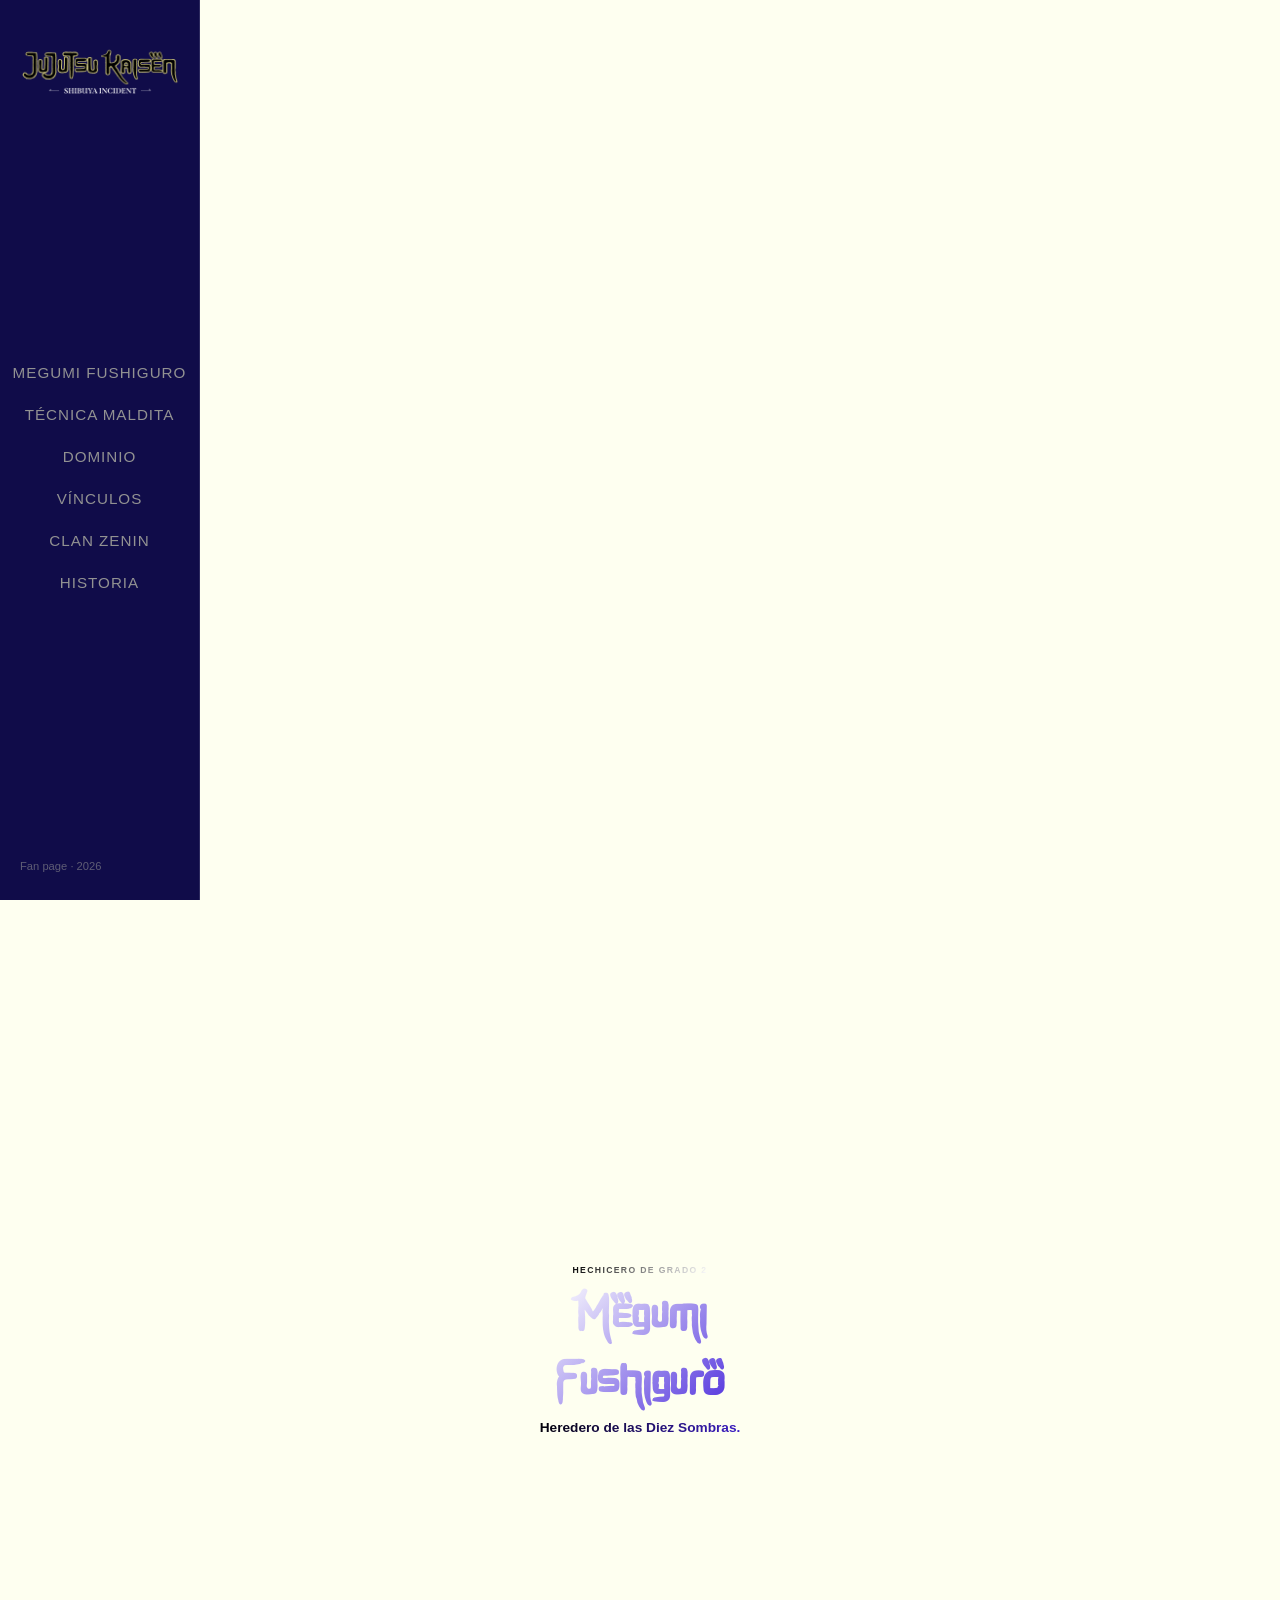
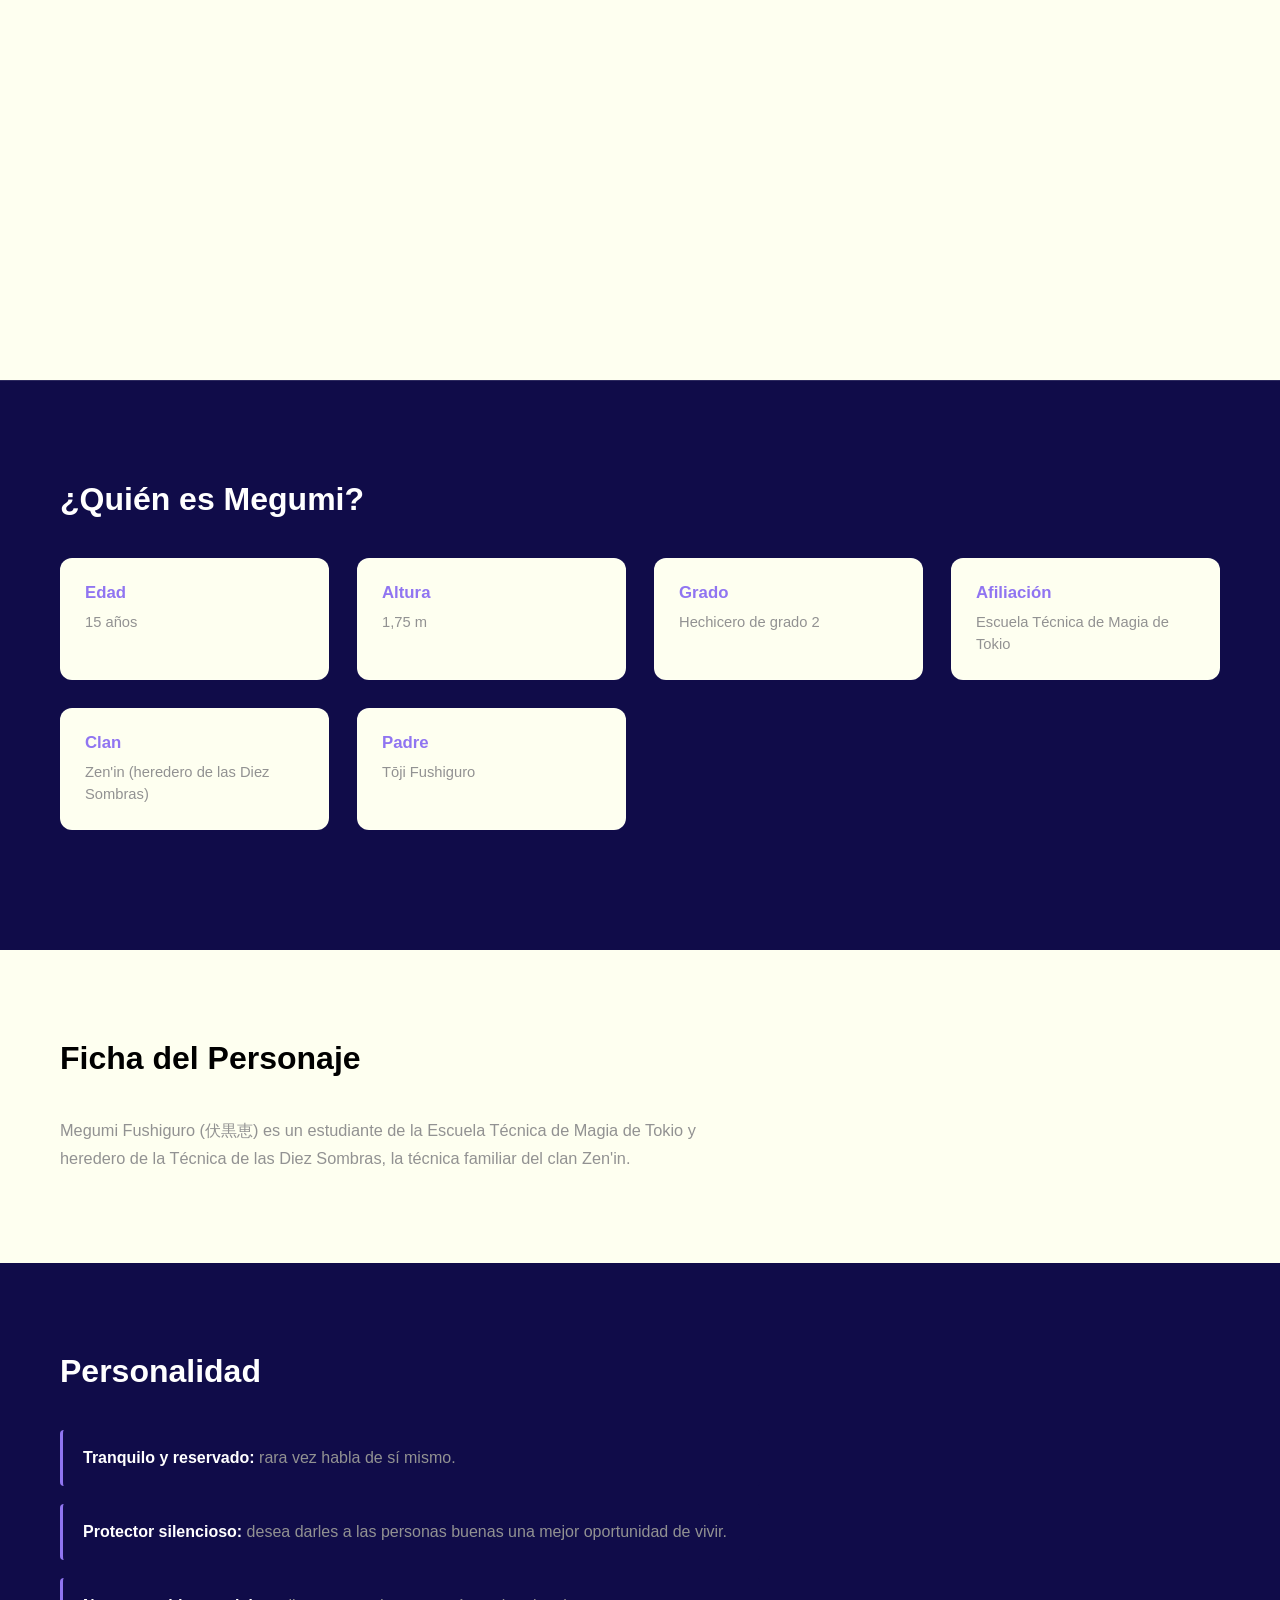
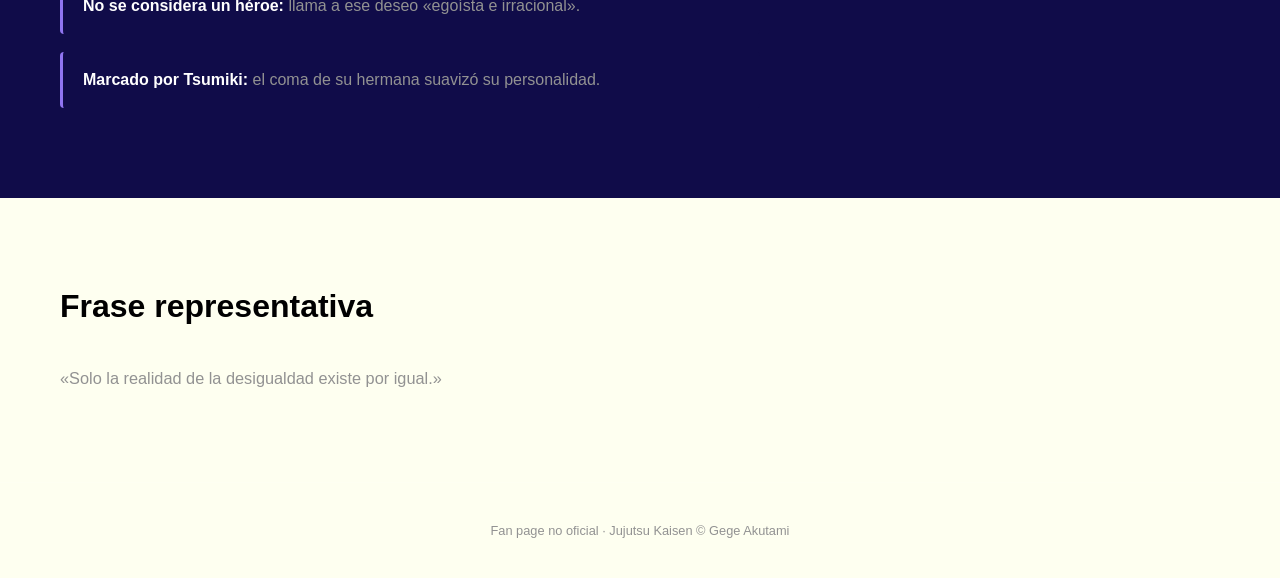
==== index.html @ 9bd1add6 "Resolver conflicto en el index" ====
<!DOCTYPE html>
<html lang="es">
<head>
    <meta charset="UTF-8" />
    <meta name="viewport" content="width=device-width, initial-scale=1.0" />
    <title>Megumi Fushiguro</title>
    <link rel="icon" type="image/x-icon" href="resourse/2bff325c670c3f907e20b7db51137674.png" />
    
    <!-- Archivo con los estilos exclusivos del menú -->
    <link rel="stylesheet" href="css/menu.css" />
    <!-- Archivo con los estilos generales y del contenido -->
    <link rel="stylesheet" href="css/index.css" />
</head>
<body>

  <!-- ============================================================
       1. PANTALLA DE CARGA (100% CSS)
       ============================================================ -->
  <div class="loading-screen">
    <div class="loading-content">
      <img src="resourse/megumi-transparent-megumi.gif" alt="Megumi bravo" class="loading-gif">
      <p class="loading-text">Cargando...</p>
      <div class="progress-wrap">
        <div class="progress-bar">
          <div class="progress-bar__fill"></div>
        </div>
      </div>
    </div>
  </div>
<input type="checkbox" id="menu-toggle" class="menu-toggle-checkbox">
<label for="menu-toggle" class="menu-toggle-label" aria-label="Abrir o cerrar menú">
  <span class="menu-toggle-bar"></span>
  <span class="menu-toggle-bar"></span>
  <span class="menu-toggle-bar"></span>
</label>

<!-- Menú Lateral -->
<aside class="sidebar">
  <a href="index.html" class="sidebar__logo" aria-label="Inicio">
    <img src="resourse/Jujutsu-Kaisen-Logo-No-Background.png" alt="logo Jujutsu" class="sidebar__logo-img">
  </a>
  <nav class="sidebar__nav" aria-label="Navegación principal">
    <ul>
      <li><a href="index.html">Megumi Fushiguro</a></li>
      <li><a href="tecnica.html">Técnica Maldita</a></li>
      <li><a href="dominio.html">Dominio</a></li>
      <li><a href="historia.html">Historia</a></li>
      <li><a href="vinculos.html">Vínculos</a></li>
      <li><a href="clan.html">Clan Zenin</a></li>
    </ul>
  </nav>
  <div class="sidebar__footer">
    <p>Fan page · 2026</p>
  </div>
</aside>

  <!-- ============================================================
       2. MENÚ HAMBURGUESA 
       ------------------------------------------------------------
       El checkbox va OCULTO. El <label for="menu-toggle"> es el
       botón visible (las 3 rayitas). Al hacer clic en el label,
       el navegador marca el checkbox automáticamente (sin JS).

       IMPORTANTE: este input y su label deben ir ANTES del
       <aside class="sidebar"> en el HTML, porque en menu.css
       usamos el selector de hermano general `~`:

           #menu-toggle:checked ~ .sidebar { ... }

       Ese selector SOLO puede "ver" elementos que vengan DESPUÉS
       de él en el mismo nivel del DOM, nunca antes ni dentro.
       ============================================================ -->
  <input type="checkbox" id="menu-toggle" class="menu-toggle-checkbox">
  <label for="menu-toggle" class="menu-toggle-label" aria-label="Abrir o cerrar menú">
    <span class="menu-toggle-bar"></span>
    <span class="menu-toggle-bar"></span>
    <span class="menu-toggle-bar"></span>
  </label>


  <!-- ============================================================
       3. MENÚ LATERAL
       Uso <aside> porque es contenido complementario a la
       página (navegación persistente). El CSS lo fija a la
       izquierda con position: fixed y lo encoge/expande según
       el scroll y según el checkbox de arriba.
       ============================================================ -->
  <aside class="sidebar">

    <a href="index.html" class="sidebar__logo" aria-label="Inicio">
      <img
        src="resourse/Jujutsu-Kaisen-Logo-No-Background.png"
        alt="logo Jujutsu"
        class="sidebar__logo-img">
    </a>

    <nav class="sidebar__nav" aria-label="Navegación principal">
      <ul>
        <li><a href="index.html">Megumi Fushiguro</a></li>
        <li><a href="tecnica.html">Técnica Maldita</a></li>
        <li><a href="dominio.html">Dominio</a></li>
        <li><a href="vinculos.html">Vínculos</a></li>
        <li><a href="zennin.html">Clan zenin</a></li>
        <li><a href="historia.html">Historia</a></li>
      </ul>
    </nav>

    <div class="sidebar__footer">
      <p>Fan page · 2026</p>
    </div>

  </aside>


  <!-- ============================================================
       4. CONTENIDO PRINCIPAL
       <main> = el contenido único y central de ESTA página.
       Debe haber solo UN <main> por página (regla HTML5).
       ============================================================ -->
  <main class="main-content">

    <!-- ========== 2.1 HERO ========== -->
    <section class="hero">
      <div class="hero__bg">
        <video autoplay loop muted playsinline class="hero-video">
         <source src="resourse/mahoraga-x-megumi-jujutsu-kaisen-moewalls-com.mov" type="video/mp4">

        </video>
      </div>

      <div class="hero__text">
        <p class="hero__eyebrow">Hechicero de grado 2</p>
        <h1 class="hero__name">Megumi<br>Fushiguro</h1>
        <p class="hero__subtitle">Heredero de las Diez Sombras.</p>
      </div>
    </section>

    <!-- ========== 2.2 FICHA DEL PERSONAJE ========== -->
    <section class="characteristics">
      <h2 class="section-title">¿Quién es Megumi?</h2>
      <div class="characteristics__grid">
        <article class="stat-card">
          <h3>Edad</h3><p>15 años</p>
        </article>
        <article class="stat-card">
          <h3>Altura</h3><p>1,75 m</p>
        </article>
        <article class="stat-card">
          <h3>Grado</h3><p>Hechicero de grado 2</p>
        </article>
        <article class="stat-card">
          <h3>Afiliación</h3><p>Escuela Técnica de Magia de Tokio</p>
        </article>
        <article class="stat-card">
          <h3>Clan</h3><p>Zen'in (heredero de las Diez Sombras)</p>
        </article>
        <article class="stat-card">
          <h3>Padre</h3><p>Tōji Fushiguro</p>
        </article>
      </div>
    </section>

    <!-- ========== 2.3 DESCRIPCIÓN ========== -->
    <section class="content-section">
      <h2 class="section-title">Ficha del Personaje</h2>
      <p class="content-section__text">
        Megumi Fushiguro (伏黒恵) es un estudiante de la Escuela
        Técnica de Magia de Tokio y heredero de la Técnica de las
        Diez Sombras, la técnica familiar del clan Zen'in.
      </p>
    </section>

    <!-- ========== 2.4 PERSONALIDAD ========== -->
    <section class="content-section content-section--alt">
      <h2 class="section-title">Personalidad</h2>
      <ul class="list-block">
        <li><strong>Tranquilo y reservado:</strong> rara vez habla de sí mismo.</li>
        <li><strong>Protector silencioso:</strong> desea darles a las personas buenas una mejor oportunidad de vivir.</li>
        <li><strong>No se considera un héroe:</strong> llama a ese deseo «egoísta e irracional».</li>
        <li><strong>Marcado por Tsumiki:</strong> el coma de su hermana suavizó su personalidad.</li>
      </ul>
    </section>

    <!-- ========== 2.5 FRASE ========== -->
    <section class="content-section">
      <h2 class="section-title">Frase representativa</h2>
      <p class="content-section__text">
        «Solo la realidad de la desigualdad existe por igual.»
      </p>
    </section>

    <!-- ========== 2.6 PIE DE PÁGINA ========== -->
    <footer class="site-footer">
      <p>Fan page no oficial · Jujutsu Kaisen © Gege Akutami</p>
    </footer>

  </main>
</body>
</html>
---- css/menu.css ----
/* =========================================
   NUEVO: menu.css (SOLO EL MENÚ)
   ========================================= */
:root {
  --sidebar-width: 200px;
  --sidebar-collapsed-width: 64px;
  --z-sidebar: 10;
  --z-sidebar-expanded: 50;
  --z-toggle-button: 60;
  --hover-transition: 0.25s ease;
}

/* ============================= BOTÓN HAMBURGUESA ============================= */
.menu-toggle-checkbox {
  position: absolute; 
  width: 1px; 
  height: 1px; 
  margin: -1px; 
  padding: 0;
  overflow: hidden; 
  clip: rect(0, 0, 0, 0); 
  white-space: nowrap; 
  border: 0;
}

.menu-toggle-label {
  position: fixed;
  top: 50%;
  left: calc(var(--sidebar-collapsed-width) / 2);
  transform: translate(-50%, -50%);
  width: 40px; height: 40px;
  z-index: var(--z-toggle-button);
  display: flex; 
  flex-direction: column; 
  align-items: center; 
  justify-content: center; 
  gap: 6px;
  cursor: pointer; 
  background: transparent; 
  opacity: 1;
}

.menu-toggle-bar {
  display: block; 
  width: 22px; 
  height: 2px; 
  background-color: #ffffff;
  border-radius: 2px; 
  transition: opacity var(--hover-transition);
}

.menu-toggle-label::after {
  content: ''; 
  position: absolute; 
  width: 10px; 
  height: 10px;
  border-radius: 50%; 
  background-color: #ffffff; 
  opacity: 0;
  transition: opacity var(--hover-transition);
}

@supports (animation-timeline: view()) {
  .menu-toggle-label {
    opacity: 0; 
    pointer-events: none;
    animation-name: toggle-reveal; 
    animation-duration: 1ms;
    animation-timing-function: linear; 
    animation-fill-mode: both;
    animation-timeline: --hero-view; 
    animation-range: cover 0% cover 100%;
  }
}

@keyframes toggle-reveal {
  0%, 69% { 
    opacity: 0; pointer-events: none; 
  }
  70%, 100% { 
    opacity: 1; pointer-events: auto; 
  }
}

#menu-toggle:checked ~ .menu-toggle-label {
  top: auto !important; 
  bottom: 20px !important; 
  left: calc(var(--sidebar-width) - 52px) !important;
  transform: none !important; 
  opacity: 1 !important; 
  pointer-events: auto !important;
}
#menu-toggle:checked ~ .menu-toggle-label .menu-toggle-bar { 
  opacity: 0; 
}
#menu-toggle:checked ~ .menu-toggle-label::after { 
  opacity: 1; 
}
#menu-toggle:focus-visible ~ .menu-toggle-label { 
  outline: 2px solid #ffffff; outline-offset: 6px; 
}

/* ============================= MENÚ LATERAL (aside) ============================= */
.sidebar {
  position: fixed; 
  top: 0; 
  left: 0; 
  width: var(--sidebar-width); 
  height: 100vh;
  z-index: var(--z-sidebar); 
  background-color: #100c49;
  border-right: 1px solid rgba(255, 255, 255, 0.12); 
  overflow: hidden;
  display: flex; 
  flex-direction: column; 
  justify-content: space-between; 
  padding: 28px 20px;
}

.sidebar__logo { 
  display: flex; 
  justify-content: center; 
  flex-shrink: 0; 
}
.sidebar__logo-img { 
  width: 100%; 
  max-width: 156px; 
  height: auto; 
}

.sidebar__nav ul { 
  list-style: none; 
  padding: 0; 
  display: flex; 
  flex-direction: column; 
  align-items: center; 
  gap: 25px; }
.sidebar__nav a {
  position: relative; 
  display: block; 
  text-align: center; 
  font-size: 0.95rem;
  letter-spacing: 1px; 
  text-transform: uppercase; 
  color: #929292;
  white-space: nowrap; 
  transition: color var(--hover-transition);
}
.sidebar__nav a::after {
  content: ''; 
  position: absolute; 
  left: 50%; 
  bottom: -4px; 
  width: 0%; 
  height: 2px;
  background-color: #9075f1; 
  transform: translateX(-50%); 
  transition: width var(--hover-transition);
}
.sidebar__nav a:hover, .sidebar__nav a:focus-visible { 
  color: #ffffff; 
}
.sidebar__nav a:hover::after, .sidebar__nav a:focus-visible::after { 
  width: 100%; 
}

.sidebar__footer { 
  font-size: 0.7rem; 
  color: #929292; 
  opacity: 0.6; 
  white-space: nowrap; 
}

@supports (animation-timeline: view()) {
  .sidebar { 
    animation: sidebar-collapse 1ms linear both; 
    animation-timeline: --hero-view; 
    animation-range: cover 0% cover 100%; }
  .sidebar__nav, .sidebar__footer { 
    animation: sidebar-fade-content 1ms linear both; 
    animation-timeline: --hero-view; 
    animation-range: cover 0% cover 100%; 
  }
}
@keyframes sidebar-collapse { 
  0%, 70% { width: var(--sidebar-width); 
  } 
  100% { 
    width: var(--sidebar-collapsed-width); } 
  }
@keyframes sidebar-fade-content {
  0%, 70% { 
    opacity: 1; 
  } 
  100% { 
    opacity: 0; 
  } 
}

#menu-toggle:checked ~ .sidebar { 
  width: var(--sidebar-width) !important; 
  z-index: var(--z-sidebar-expanded) !important; 
}
#menu-toggle:checked ~ .sidebar .sidebar__nav, #menu-toggle:checked ~ .sidebar .sidebar__footer { 
  opacity: 1 !important; 
}

/* ============================= RESPONSIVE MENÚ ============================= */
@media (max-width: 700px) {
  .sidebar {
    width: 100%; 
    height: 64px; 
    flex-direction: row; 
    align-items: center; 
    padding: 0 16px 0 76px; 
    animation: none !important;
  }
  .sidebar__nav ul { 
    flex-direction: row; 
    gap: 16px; 
  }
  .sidebar__footer { 
    display: none; 
  }
  .sidebar__nav, .sidebar__footer { 
    animation: none !important; 
    opacity: 1 !important; 
  }
  
  .menu-toggle-label { 
    animation: none !important; 
    opacity: 1 !important; 
    pointer-events: auto !important; 
    top: 32px; left: 32px; 
    transform: translate(-50%, -50%); 
  }
  #menu-toggle:checked ~ .menu-toggle-label { 
    top: 32px !important; 
    bottom: auto !important; 
    left: 32px !important; 
    transform: translate(-50%, -50%) !important; 
  }
  .main-content {
  /* Estas variables (sidebar-width) ahora deben estar declaradas en tu menu.css 
     para que el contenido respete el espacio del menú que se inyecte */
  margin-left: var(--sidebar-width, 200px);
  background-color: #fefff0;
  min-height: 100vh;
}

@supports (animation-timeline: view()) {
  .main-content {
    animation: main-content-shift 1ms linear both;
    animation-timeline: --hero-view;
    animation-range: cover 0% cover 100%;
  }
}

@keyframes main-content-shift {
  0%, 70%  { 
    margin-left: var(--sidebar-width, 200px); 
  }
  100% { 
    margin-left: var(--sidebar-collapsed-width, 64px); 
  }
}

#menu-toggle:checked ~ .main-content { 
  margin-left: var(--sidebar-width, 200px) !important; 
}

.hero {
  position: relative; height: var(--curtain-scroll-distance);
  view-timeline-name: --hero-view; view-timeline-axis: block;
}

.hero__bg { position: sticky; top: 0; height: 100vh; width: 100%; z-index: var(--z-hero-bg); overflow: hidden; }

}
---- css/index.css ----
/* ============================= 1. VARIABLES GENERALES ============================= */
:root {
  --loading-bg-image: none;
  --loading-hold-time: 0.8s;
  --loading-fade-time: 0.9s;

  --character-height: 92vh;
  --character-max-width: 62vw;
  --curtain-scroll-distance: 220vh;

  --z-hero-bg: 1;          
  --z-hero-text-behind: 1; 
  --z-hero-text-front: 3;  
}

/* ============================= 2. RESET BASE ============================= */
* { box-sizing: border-box; }

html, body {
  margin: 0; padding: 0; width: 100%; min-height: 100vh;
  background-color: #fefff0; color: #000000;
  font-family: 'Helvetica', sans-serif;
  scroll-behavior: smooth;
  overflow-x: clip;
  timeline-scope: --hero-view;
}

h1, h2, h3, p, ul { margin: 0; }
img { max-width: 100%; display: block; }
a { color: inherit; text-decoration: none; }

/* ============================= 3. PANTALLA DE CARGA ======================= */
.loading-screen {
  position: fixed; 
  inset: 0; 
  z-index: 999;
  display: flex; 
  align-items: center; 
  justify-content: center;
  background-color: #fefff0; 
  background-image: var(--loading-bg-image);
  background-size: cover; 
  background-position: center;
  animation: loading-fade-out var(--loading-fade-time) var(--loading-hold-time) ease forwards;
}

@keyframes loading-fade-out {
  from { opacity: 1; visibility: visible; }
  to   { opacity: 0; visibility: hidden; pointer-events: none; }
}

.loading-content {
  text-align: center;
  width: min(320px, 80vw);
  display: flex; 
  flex-direction: column; 
  align-items: center; 
  gap: 15px;
}

@font-face {
  font-family: 'Jujutsu';
  src: url('../resourse/jujutsu-kaisen/Jujutsu\ Kaisen.ttf') format('truetype');
  font-style: normal; 
  font-display: swap;
}

.loading-gif { 
    width: 100px; 
    height: auto; 
    margin-bottom: 6px; 
}

.loading-text {
  font-family: 'Jujutsu'; 
  color: #1a0e0e; 
  font-size: 2rem; 
  font-weight: bold;
  margin-bottom: 16px; 
  letter-spacing: 2px;
  animation: loading-pulse 1.1s ease-in-out infinite;
}

@keyframes loading-pulse { 
    0%, 100% { 
        opacity: 0.5; 
    } 
    50% { 
        opacity: 1; 
    } 
}

.progress-wrap { 
    width: 100%; 
}
.progress-bar { 
    width: 100%; 
    height: 6px; 
    border-radius: 999px; 
    background-color: rgba(255, 255, 255, 0.12); 
    overflow: hidden; 
}
.progress-bar__fill {
  height: 100%; 
  width: 0%; 
  border-radius: 999px; 
  background-color: #20188f;
  animation: loading-progress var(--loading-hold-time) ease-in-out forwards;
}

@keyframes loading-progress { 
    from { 
        width: 0%; 
    } 
    to { 
        width: 100%; 
    } 
}

/* ============================= 5. HERO: FONDO + REVELADO DE TEXTO ========= */
.hero-video {
  position: absolute; 
  top: 0; left: 0; 
  width: 100%; 
  height: 100vh;
  object-fit: cover; 
  z-index: -1; 
  pointer-events: none;
}

.hero {
  position: relative; 
  height: var(--curtain-scroll-distance);
  view-timeline-name: --hero-view; 
  view-timeline-axis: block;
}

.hero__bg { 
    position: sticky; 
    top: 0; 
    height: 100vh; 
    width: 100%; 
    z-index: var(--z-hero-bg); 
    overflow: hidden; }

.hero__text {
  position: sticky; 
  top: 0; 
  height: 100vh; 
  width: 100%; 
  z-index: var(--z-hero-text-behind);
  display: flex; 
  flex-direction: column; 
  align-items: center; 
  justify-content: center; 
  text-align: center; 
  padding: 100px;
  transform-origin: center center; 
  transform: scale(0.45);
}

.hero__text::before {
  content: ''; 
  position: absolute; 
  inset: -24px -48px; z-index: -1;
  border-radius: 28px; 
  background-color: rgba(16, 12, 73, 0);
}

.hero__eyebrow { 
    font-weight: 650;
    background: linear-gradient(135deg, #000 0%, #fff 100%);
    -webkit-background-clip: text;
    background-clip: text;
    -webkit-text-fill-color: transparent; 
    letter-spacing: 3px; 
    text-transform: uppercase; 
    font-size: 1.2rem; 
    margin-bottom: 10px; 
}
.hero__name { 
    font-family: 'Jujutsu';
    font-size: clamp(3.5rem, 9vw, 8rem); 
    font-weight: 900; 
    margin-bottom: 12px; 
    background: linear-gradient(135deg, #fff 0%, #5132dd 100%);
    -webkit-background-clip: text;
    background-clip: text;
    -webkit-text-fill-color: transparent;
}
.hero__subtitle { 
    font-weight: 650;
    background: linear-gradient(135deg, #000 0%, #3f20c9 100%);
    -webkit-background-clip: text;
    background-clip: text;
    -webkit-text-fill-color: transparent; 
    font-size: 1.9rem; }

@supports (animation-timeline: view()) {
  .hero__text {
    animation: hero-text-reveal 1ms ease-out both; 
    animation-timeline: --hero-view; 
    animation-range: cover 0% cover 100%;
  }
  .hero__text::before {
    animation: hero-panel-reveal 1ms linear both; 
    animation-timeline: --hero-view; 
    animation-range: cover 30% cover 100%;
  }
}

@keyframes hero-text-reveal {
  0%   { 
    transform: scale(0.45) translateY(0); 
    z-index: var(--z-hero-text-behind); 
}
  25%  { 
    transform: scale(0.75) translateY(0vh); 
    z-index: var(--z-hero-text-behind); 
}
  36%  { 
    z-index: var(--z-hero-text-front); 
}
  100% { 
    transform: scale(1) translateY(5vh); 
    z-index: var(--z-hero-text-front); 
}
}

@keyframes hero-panel-reveal { 
    0% { 
        background-color: rgba(16, 12, 73, 0); 
    } 
    100% { 
        background-color: rgba(209, 207, 230, 0);
     } 
    }

/* ============================= 6. FICHA DEL PERSONAJE (revelado) ========== */
.characteristics {
  position: relative; z-index: 1; padding: 100px 60px 120px;
  background-color: #100c49; border-top: 1px solid rgba(255, 255, 255, 0.12);
}

.section-title { font-size: 2rem; margin-bottom: 40px; color: #000000; }
.characteristics .section-title, .content-section--alt .section-title { color: #ffffff; }

.characteristics__grid { display: grid; grid-template-columns: repeat(auto-fit, minmax(220px, 1fr)); gap: 28px; }

.stat-card {
  background-color: #fefff0; border: 1px solid rgba(255, 255, 255, 0.12);
  border-radius: 12px; padding: 24px; opacity: 1; transform: none;
}

.stat-card h3 { font-size: 1.05rem; margin-bottom: 8px; color: #9075f1; }
.stat-card p { color: #929292; font-size: 0.92rem; line-height: 1.5; }

@supports (animation-timeline: view()) {
  :root { --reveal-distance: 40px; }
  .stat-card {
    opacity: 0; transform: translateY(var(--reveal-distance));
    animation: reveal-card 1ms both; animation-timeline: view(); animation-range: entry 0% cover 40%;
  }
  @keyframes reveal-card { from { opacity: 0; transform: translateY(var(--reveal-distance)); } to { opacity: 1; transform: translateY(0); } }
}

/* ============================= 7. SECCIONES DE CONTENIDO GENERAL ========== */
.content-section { padding: 90px 60px; background-color: #fefff0; }
.content-section--alt { background-color: #100c49; }
.content-section__text { max-width: 700px; color: #929292; line-height: 1.7; font-size: 1.02rem; }

.list-block { list-style: none; max-width: 700px; display: flex; flex-direction: column; gap: 18px; padding: 0; }
.list-block li {
  padding: 16px 20px; background-color: #100c49;
  border-left: 3px solid #9075f1; border-radius: 4px; color: #929292; line-height: 1.5;
}
.list-block strong { color: #ffffff; }

.site-footer { padding: 40px 60px; text-align: center; color: #929292; font-size: 0.8rem; border-top: 1px solid rgba(255, 255, 255, 0.12); }

/* ============================= 8. RESPONSIVE CONTENIDO ========================= */
@media (max-width: 700px) {
  .main-content { animation: none !important; margin-left: 0 !important; margin-top: 64px; }
  .hero__text { padding: 0 24px; }
  .characteristics, .content-section { padding: 60px 24px; }
}
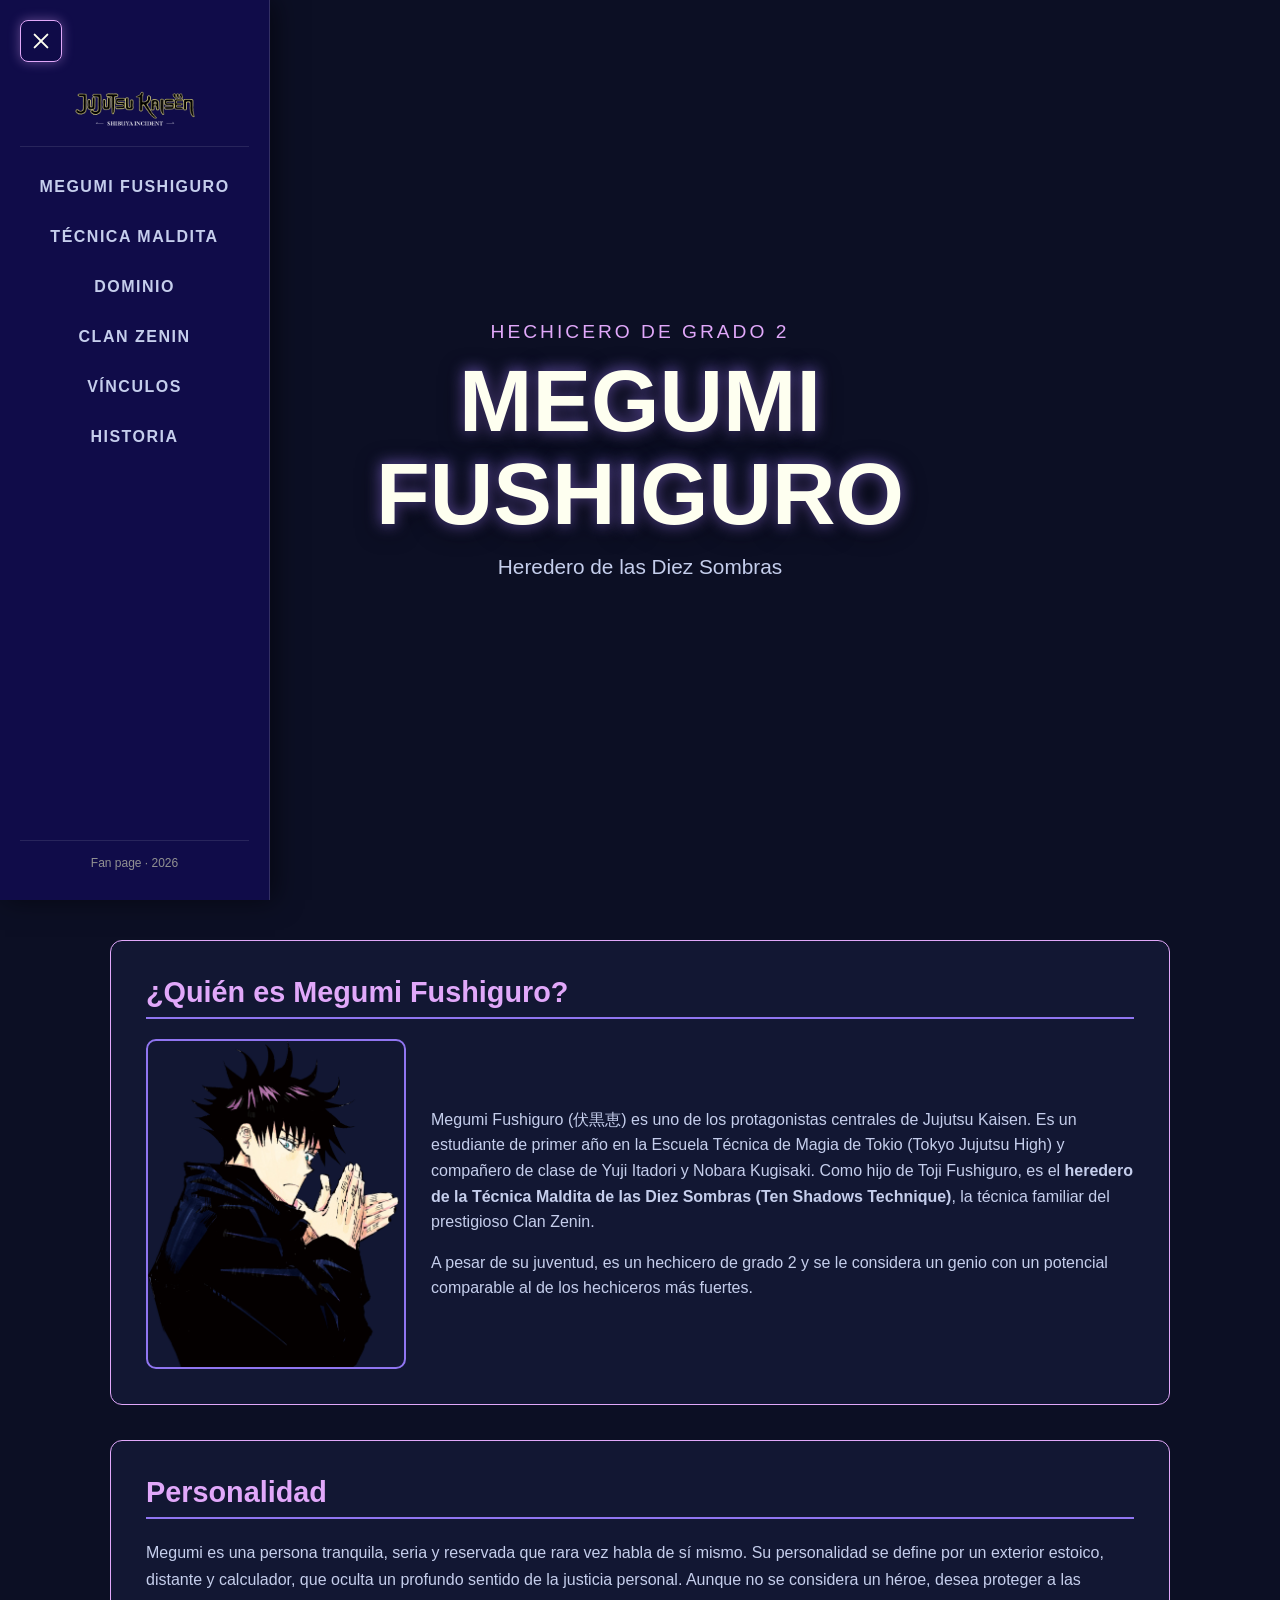
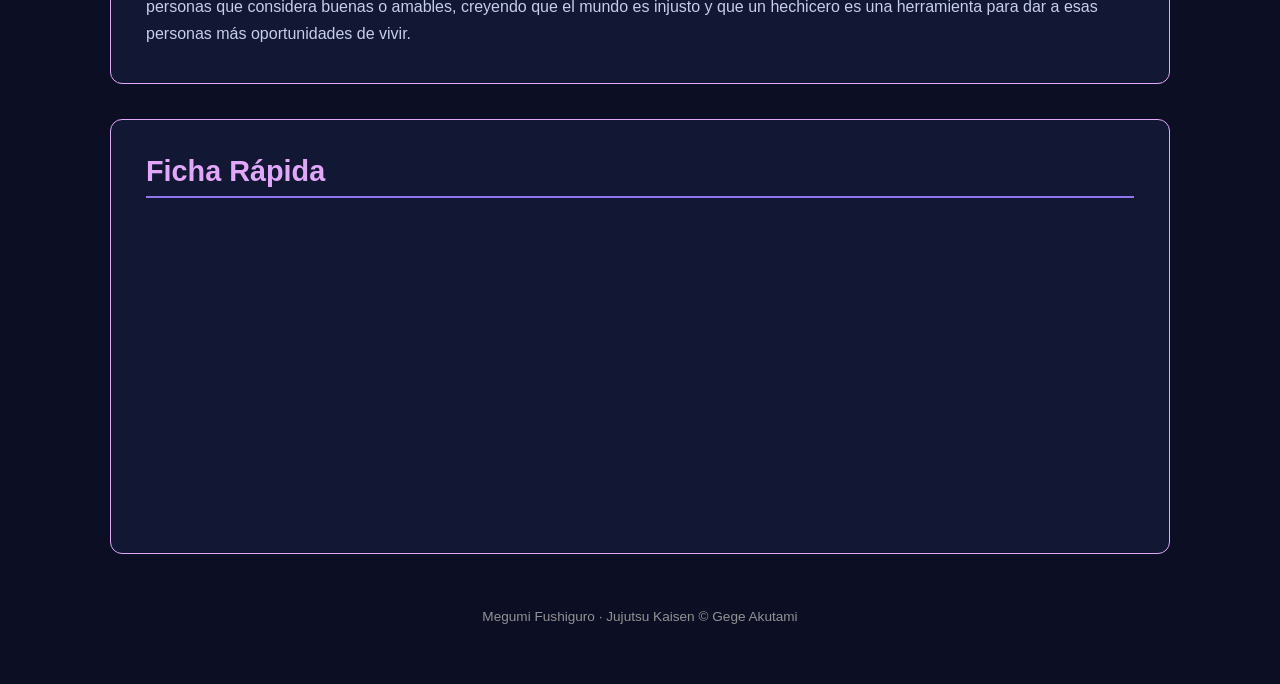
==== commit 7b5fe382: "Menu completado y corregido" ====
--- a/index.html
+++ b/index.html
@@ -5,195 +5,178 @@
     <meta name="viewport" content="width=device-width, initial-scale=1.0" />
     <title>Megumi Fushiguro</title>
     <link rel="icon" type="image/x-icon" href="resourse/2bff325c670c3f907e20b7db51137674.png" />
-    
-    <!-- Archivo con los estilos exclusivos del menú -->
     <link rel="stylesheet" href="css/menu.css" />
-    <!-- Archivo con los estilos generales y del contenido -->
     <link rel="stylesheet" href="css/index.css" />
 </head>
 <body>
 
-  <!-- ============================================================
-       1. PANTALLA DE CARGA (100% CSS)
-       ============================================================ -->
+  <!-- PANTALLA DE CARGA EN CSS -->
   <div class="loading-screen">
     <div class="loading-content">
-      <img src="resourse/megumi-transparent-megumi.gif" alt="Megumi bravo" class="loading-gif">
+      <img src="resourse/megumi-transparent-megumi.gif" alt="Cargando..." class="loading-gif">
       <p class="loading-text">Cargando...</p>
       <div class="progress-wrap">
-        <div class="progress-bar">
-          <div class="progress-bar__fill"></div>
-        </div>
+        <div class="progress-bar__fill"></div>
       </div>
     </div>
   </div>
-<input type="checkbox" id="menu-toggle" class="menu-toggle-checkbox">
-<label for="menu-toggle" class="menu-toggle-label" aria-label="Abrir o cerrar menú">
-  <span class="menu-toggle-bar"></span>
-  <span class="menu-toggle-bar"></span>
-  <span class="menu-toggle-bar"></span>
-</label>
 
-<!-- Menú Lateral -->
-<aside class="sidebar">
-  <a href="index.html" class="sidebar__logo" aria-label="Inicio">
-    <img src="resourse/Jujutsu-Kaisen-Logo-No-Background.png" alt="logo Jujutsu" class="sidebar__logo-img">
-  </a>
-  <nav class="sidebar__nav" aria-label="Navegación principal">
-    <ul>
-      <li><a href="index.html">Megumi Fushiguro</a></li>
-      <li><a href="tecnica.html">Técnica Maldita</a></li>
-      <li><a href="dominio.html">Dominio</a></li>
-      <li><a href="historia.html">Historia</a></li>
-      <li><a href="vinculos.html">Vínculos</a></li>
-      <li><a href="clan.html">Clan Zenin</a></li>
-    </ul>
-  </nav>
-  <div class="sidebar__footer">
-    <p>Fan page · 2026</p>
-  </div>
-</aside>
-
-  <!-- ============================================================
-       2. MENÚ HAMBURGUESA 
-       ------------------------------------------------------------
-       El checkbox va OCULTO. El <label for="menu-toggle"> es el
-       botón visible (las 3 rayitas). Al hacer clic en el label,
-       el navegador marca el checkbox automáticamente (sin JS).
-
-       IMPORTANTE: este input y su label deben ir ANTES del
-       <aside class="sidebar"> en el HTML, porque en menu.css
-       usamos el selector de hermano general `~`:
-
-           #menu-toggle:checked ~ .sidebar { ... }
-
-       Ese selector SOLO puede "ver" elementos que vengan DESPUÉS
-       de él en el mismo nivel del DOM, nunca antes ni dentro.
-       ============================================================ -->
-  <input type="checkbox" id="menu-toggle" class="menu-toggle-checkbox">
+  <!-- NAVEGACIÓN Y MENÚ HAMBURGUESA -->
+  <input type="checkbox" id="menu-toggle" class="menu-toggle-checkbox" checked>
   <label for="menu-toggle" class="menu-toggle-label" aria-label="Abrir o cerrar menú">
     <span class="menu-toggle-bar"></span>
     <span class="menu-toggle-bar"></span>
     <span class="menu-toggle-bar"></span>
   </label>
 
-
-  <!-- ============================================================
-       3. MENÚ LATERAL
-       Uso <aside> porque es contenido complementario a la
-       página (navegación persistente). El CSS lo fija a la
-       izquierda con position: fixed y lo encoge/expande según
-       el scroll y según el checkbox de arriba.
-       ============================================================ -->
   <aside class="sidebar">
-
-    <a href="index.html" class="sidebar__logo" aria-label="Inicio">
-      <img
-        src="resourse/Jujutsu-Kaisen-Logo-No-Background.png"
-        alt="logo Jujutsu"
-        class="sidebar__logo-img">
-    </a>
-
-    <nav class="sidebar__nav" aria-label="Navegación principal">
+    <div class="sidebar__header">
+      <a href="index.html" class="sidebar__logo">
+        <img src="resourse/Jujutsu-Kaisen-Logo-No-Background.png" alt="logo Jujutsu" class="sidebar__logo-img">
+      </a>
+    </div>
+    <nav class="sidebar__nav">
       <ul>
         <li><a href="index.html">Megumi Fushiguro</a></li>
         <li><a href="tecnica.html">Técnica Maldita</a></li>
         <li><a href="dominio.html">Dominio</a></li>
+        <li><a href="zennin.html">Clan Zenin</a></li>
         <li><a href="vinculos.html">Vínculos</a></li>
-        <li><a href="zennin.html">Clan zenin</a></li>
         <li><a href="historia.html">Historia</a></li>
       </ul>
     </nav>
-
     <div class="sidebar__footer">
       <p>Fan page · 2026</p>
     </div>
-
   </aside>
 
+  <!-- HERO SUPERIOR EN FONDO COMPLETO -->
+  <header class="hero">
+    <video autoplay loop muted playsinline class="hero-video">
+      <source src="resourse/mahoraga-x-megumi-jujutsu-kaisen-moewalls-com.mov" type="video/mp4">
+    </video>
+    <div class="hero__overlay"></div>
 
-  <!-- ============================================================
-       4. CONTENIDO PRINCIPAL
-       <main> = el contenido único y central de ESTA página.
-       Debe haber solo UN <main> por página (regla HTML5).
-       ============================================================ -->
+    <div class="hero__text">
+      <p class="hero__eyebrow">Hechicero de grado 2</p>
+      <h1 class="hero__name">Megumi<br>Fushiguro</h1>
+      <p class="hero__subtitle">Heredero de las Diez Sombras</p>
+    </div>
+  </header>
+
+  <!-- CONTENIDO PRINCIPAL COMPLETO DEL PERFIL DE MEGUMI -->
   <main class="main-content">
 
-    <!-- ========== 2.1 HERO ========== -->
-    <section class="hero">
-      <div class="hero__bg">
-        <video autoplay loop muted playsinline class="hero-video">
-         <source src="resourse/mahoraga-x-megumi-jujutsu-kaisen-moewalls-com.mov" type="video/mp4">
+    <section class="seccion-bloque" id="introduccion-dominio">
+      <h2 class="subtitulo-seccion">¿Quién es Megumi Fushiguro?</h2>
 
-        </video>
-      </div>
-
-      <div class="hero__text">
-        <p class="hero__eyebrow">Hechicero de grado 2</p>
-        <h1 class="hero__name">Megumi<br>Fushiguro</h1>
-        <p class="hero__subtitle">Heredero de las Diez Sombras.</p>
+      <div class="bloque-texto-introduccion">
+        <div class="contenedor-imagen-principal">
+          <img id="megumifus" src="resourse/mweg.png" alt="Megumi Fushiguro" class="imagen-destacada">
+        </div>
+        
+        <div class="texto-columna">
+          <p class="texto-introduccion">
+            Megumi Fushiguro (伏黒恵) es uno de los protagonistas centrales de Jujutsu Kaisen. 
+            Es un estudiante de primer año en la Escuela Técnica de Magia de Tokio (Tokyo Jujutsu High) 
+            y compañero de clase de Yuji Itadori y Nobara Kugisaki. Como hijo de Toji Fushiguro, 
+            es el <strong>heredero de la Técnica Maldita de las Diez Sombras (Ten Shadows Technique)</strong>, 
+            la técnica familiar del prestigioso Clan Zenin.
+          </p>
+          <p class="texto-introduccion">
+            A pesar de su juventud, es un hechicero de grado 2 y se le considera un genio con un potencial comparable al de los hechiceros más fuertes.
+          </p>
+        </div>
       </div>
     </section>
 
-    <!-- ========== 2.2 FICHA DEL PERSONAJE ========== -->
-    <section class="characteristics">
-      <h2 class="section-title">¿Quién es Megumi?</h2>
-      <div class="characteristics__grid">
-        <article class="stat-card">
-          <h3>Edad</h3><p>15 años</p>
-        </article>
-        <article class="stat-card">
-          <h3>Altura</h3><p>1,75 m</p>
-        </article>
-        <article class="stat-card">
-          <h3>Grado</h3><p>Hechicero de grado 2</p>
-        </article>
-        <article class="stat-card">
-          <h3>Afiliación</h3><p>Escuela Técnica de Magia de Tokio</p>
-        </article>
-        <article class="stat-card">
-          <h3>Clan</h3><p>Zen'in (heredero de las Diez Sombras)</p>
-        </article>
-        <article class="stat-card">
-          <h3>Padre</h3><p>Tōji Fushiguro</p>
-        </article>
+    <section class="content-section">
+      <h2 class="section-title">Personalidad</h2>
+      <p class="content-section__text">
+        Megumi es una persona tranquila, seria y reservada que rara vez habla de sí mismo. 
+        Su personalidad se define por un exterior estoico, distante y calculador, 
+        que oculta un profundo sentido de la justicia personal. 
+        Aunque no se considera un héroe, desea proteger a las personas que considera buenas o amables, 
+        creyendo que el mundo es injusto y que un hechicero es una herramienta para dar a esas personas más oportunidades de vivir.
+      </p>
+    </section>
+
+    <section class="flip-cards-section">
+      <h2 class="section-title">Ficha Rápida</h2>
+      <div class="flip-cards-grid">
+
+        <input type="checkbox" id="card-1" class="card-flip-checkbox">
+        <label for="card-1" class="card-flip">
+          <div class="card-flip__inner">
+            <div class="card-flip__front"><span>Dato</span>Edad</div>
+            <div class="card-flip__back">15 años</div>
+          </div>
+        </label>
+
+        <input type="checkbox" id="card-2" class="card-flip-checkbox">
+        <label for="card-2" class="card-flip">
+          <div class="card-flip__inner">
+            <div class="card-flip__front"><span>Dato</span>Altura</div>
+            <div class="card-flip__back">175 cm</div>
+          </div>
+        </label>
+
+        <input type="checkbox" id="card-3" class="card-flip-checkbox">
+        <label for="card-3" class="card-flip">
+          <div class="card-flip__inner">
+            <div class="card-flip__front"><span>Dato</span>Grado</div>
+            <div class="card-flip__back">Hechicero de Grado 2</div>
+          </div>
+        </label>
+
+        <input type="checkbox" id="card-4" class="card-flip-checkbox">
+        <label for="card-4" class="card-flip">
+          <div class="card-flip__inner">
+            <div class="card-flip__front"><span>Dato</span>Afiliación</div>
+            <div class="card-flip__back">Escuela Técnica de Tokio</div>
+          </div>
+        </label>
+
+        <input type="checkbox" id="card-5" class="card-flip-checkbox">
+        <label for="card-5" class="card-flip">
+          <div class="card-flip__inner">
+            <div class="card-flip__front"><span>Dato</span>Técnica Maldita</div>
+            <div class="card-flip__back">Técnica de las Diez Sombras</div>
+          </div>
+        </label>
+
+        <input type="checkbox" id="card-6" class="card-flip-checkbox">
+        <label for="card-6" class="card-flip">
+          <div class="card-flip__inner">
+            <div class="card-flip__front"><span>Dato</span>Clan</div>
+            <div class="card-flip__back">Zen'in (heredero)</div>
+          </div>
+        </label>
+
+        <input type="checkbox" id="card-7" class="card-flip-checkbox">
+        <label for="card-7" class="card-flip">
+          <div class="card-flip__inner">
+            <div class="card-flip__front"><span>Dato</span>Padre</div>
+            <div class="card-flip__back">Tōji Fushiguro</div>
+          </div>
+        </label>
+
+        <input type="checkbox" id="card-8" class="card-flip-checkbox">
+        <label for="card-8" class="card-flip">
+          <div class="card-flip__inner">
+            <div class="card-flip__front"><span>Dato</span>Nacimiento</div>
+            <div class="card-flip__back">22 de diciembre de 2002</div>
+          </div>
+        </label>
+
       </div>
     </section>
 
-    <!-- ========== 2.3 DESCRIPCIÓN ========== -->
-    <section class="content-section">
-      <h2 class="section-title">Ficha del Personaje</h2>
-      <p class="content-section__text">
-        Megumi Fushiguro (伏黒恵) es un estudiante de la Escuela
-        Técnica de Magia de Tokio y heredero de la Técnica de las
-        Diez Sombras, la técnica familiar del clan Zen'in.
-      </p>
-    </section>
-
-    <!-- ========== 2.4 PERSONALIDAD ========== -->
-    <section class="content-section content-section--alt">
-      <h2 class="section-title">Personalidad</h2>
-      <ul class="list-block">
-        <li><strong>Tranquilo y reservado:</strong> rara vez habla de sí mismo.</li>
-        <li><strong>Protector silencioso:</strong> desea darles a las personas buenas una mejor oportunidad de vivir.</li>
-        <li><strong>No se considera un héroe:</strong> llama a ese deseo «egoísta e irracional».</li>
-        <li><strong>Marcado por Tsumiki:</strong> el coma de su hermana suavizó su personalidad.</li>
-      </ul>
-    </section>
-
-    <!-- ========== 2.5 FRASE ========== -->
-    <section class="content-section">
-      <h2 class="section-title">Frase representativa</h2>
-      <p class="content-section__text">
-        «Solo la realidad de la desigualdad existe por igual.»
-      </p>
-    </section>
-
-    <!-- ========== 2.6 PIE DE PÁGINA ========== -->
     <footer class="site-footer">
-      <p>Fan page no oficial · Jujutsu Kaisen © Gege Akutami</p>
+      <p>Megumi Fushiguro · Jujutsu Kaisen © Gege Akutami</p>
     </footer>
 
   </main>
+
 </body>
 </html>
--- a/css/menu.css
+++ b/css/menu.css
@@ -1,279 +1,195 @@
-/* =========================================
-   NUEVO: menu.css (SOLO EL MENÚ)
-   ========================================= */
-:root {
-  --sidebar-width: 200px;
-  --sidebar-collapsed-width: 64px;
-  --z-sidebar: 10;
-  --z-sidebar-expanded: 50;
-  --z-toggle-button: 60;
-  --hover-transition: 0.25s ease;
+/* ============================================================
+   FUENTES Y RECURSOS
+   ============================================================ */
+/* ============================================================
+   CARGA DE FUENTE JUJUTSU (RUTA RELATIVA CORREGIDA)
+   ============================================================ */
+@font-face {
+  font-family: 'JujutsuFont';
+  src: url('../resourse/jujutsu.ttf') format('truetype'),
+       url('../resourse/jujutsu.woff') format('woff');
+  font-weight: normal;
+  font-style: normal;
 }
 
-/* ============================= BOTÓN HAMBURGUESA ============================= */
-.menu-toggle-checkbox {
-  position: absolute; 
-  width: 1px; 
-  height: 1px; 
-  margin: -1px; 
+* {
+  box-sizing: border-box;
+  margin: 0;
   padding: 0;
-  overflow: hidden; 
-  clip: rect(0, 0, 0, 0); 
-  white-space: nowrap; 
-  border: 0;
 }
 
+/* Checkbox oculto */
+.menu-toggle-checkbox {
+  position: fixed;
+  top: -9999px;
+  left: -9999px;
+  opacity: 0;
+}
+
+/* BOTÓN DE MENÚ (ANCLADO EN LA ESQUINA) */
 .menu-toggle-label {
   position: fixed;
-  top: 50%;
-  left: calc(var(--sidebar-collapsed-width) / 2);
-  transform: translate(-50%, -50%);
-  width: 40px; height: 40px;
-  z-index: var(--z-toggle-button);
-  display: flex; 
-  flex-direction: column; 
-  align-items: center; 
-  justify-content: center; 
-  gap: 6px;
-  cursor: pointer; 
-  background: transparent; 
-  opacity: 1;
+  top: 20px;
+  left: 20px;
+  width: 42px;
+  height: 42px;
+  z-index: 1000;
+  cursor: pointer;
+  background-color: #100c49;
+  border: 1px solid rgba(225, 168, 250, 0.4);
+  border-radius: 8px;
+  display: flex;
+  flex-direction: column;
+  justify-content: center;
+  align-items: center;
+  gap: 5px;
+  transition: background-color 0.3s ease, border-color 0.3s ease, box-shadow 0.3s ease;
+  box-shadow: 0 4px 12px rgba(0, 0, 0, 0.5);
 }
 
 .menu-toggle-bar {
-  display: block; 
-  width: 22px; 
-  height: 2px; 
-  background-color: #ffffff;
-  border-radius: 2px; 
-  transition: opacity var(--hover-transition);
+  display: block;
+  width: 20px;
+  height: 2px;
+  background-color: #fefff0;
+  border-radius: 2px;
+  transition: transform 0.3s ease, opacity 0.3s ease;
 }
 
-.menu-toggle-label::after {
-  content: ''; 
-  position: absolute; 
-  width: 10px; 
-  height: 10px;
-  border-radius: 50%; 
-  background-color: #ffffff; 
-  opacity: 0;
-  transition: opacity var(--hover-transition);
+/* Transformación a X en la misma esquina */
+#menu-toggle:checked ~ .menu-toggle-label {
+  background-color: rgba(16, 12, 73, 0.95);
+  border-color: #e1a8fa;
+  box-shadow: 0 0 12px rgba(225, 168, 250, 0.4);
 }
 
-@supports (animation-timeline: view()) {
-  .menu-toggle-label {
-    opacity: 0; 
-    pointer-events: none;
-    animation-name: toggle-reveal; 
-    animation-duration: 1ms;
-    animation-timing-function: linear; 
-    animation-fill-mode: both;
-    animation-timeline: --hero-view; 
-    animation-range: cover 0% cover 100%;
+#menu-toggle:checked ~ .menu-toggle-label .menu-toggle-bar:nth-child(1) {
+  transform: translateY(7px) rotate(45deg);
+}
+
+#menu-toggle:checked ~ .menu-toggle-label .menu-toggle-bar:nth-child(2) {
+  opacity: 0;
+}
+
+#menu-toggle:checked ~ .menu-toggle-label .menu-toggle-bar:nth-child(3) {
+  transform: translateY(-7px) rotate(-45deg);
+}
+
+/* SIDEBAR Y MENÚ */
+.sidebar {
+  position: fixed;
+  top: 0;
+  left: -270px;
+  width: 270px;
+  height: 100vh;
+  z-index: 900;
+  background-color: #100c49;
+  border-right: 1px solid rgba(255, 255, 255, 0.15);
+  display: flex;
+  flex-direction: column;
+  justify-content: space-between;
+  align-items: center;
+  padding: 75px 20px 30px 20px;
+  transition: transform 0.35s cubic-bezier(0.4, 0, 0.2, 1);
+  box-shadow: 5px 0 25px rgba(0, 0, 0, 0.5);
+  overflow-y: auto;
+}
+
+/* Apertura manual */
+#menu-toggle:checked ~ .sidebar {
+  transform: translateX(270px);
+}
+
+/* CIERRE AUTOMÁTICO AL HACER SCROLL EN CSS PURO */
+#menu-toggle:checked ~ .sidebar {
+  animation: autoCloseMenu linear both;
+  animation-timeline: scroll(root block);
+  animation-range: 10px 200px;
+}
+
+@keyframes autoCloseMenu {
+  0% {
+    transform: translateX(270px);
+  }
+  100% {
+    transform: translateX(0px);
   }
 }
 
-@keyframes toggle-reveal {
-  0%, 69% { 
-    opacity: 0; pointer-events: none; 
-  }
-  70%, 100% { 
-    opacity: 1; pointer-events: auto; 
-  }
+.sidebar__header {
+  width: 100%;
+  display: flex;
+  justify-content: center;
+  padding-bottom: 20px;
+  border-bottom: 1px solid rgba(255, 255, 255, 0.1);
 }
 
-#menu-toggle:checked ~ .menu-toggle-label {
-  top: auto !important; 
-  bottom: 20px !important; 
-  left: calc(var(--sidebar-width) - 52px) !important;
-  transform: none !important; 
-  opacity: 1 !important; 
-  pointer-events: auto !important;
-}
-#menu-toggle:checked ~ .menu-toggle-label .menu-toggle-bar { 
-  opacity: 0; 
-}
-#menu-toggle:checked ~ .menu-toggle-label::after { 
-  opacity: 1; 
-}
-#menu-toggle:focus-visible ~ .menu-toggle-label { 
-  outline: 2px solid #ffffff; outline-offset: 6px; 
+.sidebar__logo-img {
+  max-width: 120px;
+  height: auto;
+  display: block;
 }
 
-/* ============================= MENÚ LATERAL (aside) ============================= */
-.sidebar {
-  position: fixed; 
-  top: 0; 
-  left: 0; 
-  width: var(--sidebar-width); 
-  height: 100vh;
-  z-index: var(--z-sidebar); 
-  background-color: #100c49;
-  border-right: 1px solid rgba(255, 255, 255, 0.12); 
-  overflow: hidden;
-  display: flex; 
-  flex-direction: column; 
-  justify-content: space-between; 
-  padding: 28px 20px;
+.sidebar__nav {
+  width: 100%;
+  margin-top: 25px;
+  flex-grow: 1;
 }
 
-.sidebar__logo { 
-  display: flex; 
-  justify-content: center; 
-  flex-shrink: 0; 
-}
-.sidebar__logo-img { 
-  width: 100%; 
-  max-width: 156px; 
-  height: auto; 
+.sidebar__nav ul {
+  list-style: none;
+  display: flex;
+  flex-direction: column;
+  align-items: center;
+  gap: 20px;
+  padding: 0;
 }
 
-.sidebar__nav ul { 
-  list-style: none; 
-  padding: 0; 
-  display: flex; 
-  flex-direction: column; 
-  align-items: center; 
-  gap: 25px; }
-.sidebar__nav a {
-  position: relative; 
-  display: block; 
-  text-align: center; 
-  font-size: 0.95rem;
-  letter-spacing: 1px; 
-  text-transform: uppercase; 
-  color: #929292;
-  white-space: nowrap; 
-  transition: color var(--hover-transition);
-}
-.sidebar__nav a::after {
-  content: ''; 
-  position: absolute; 
-  left: 50%; 
-  bottom: -4px; 
-  width: 0%; 
-  height: 2px;
-  background-color: #9075f1; 
-  transform: translateX(-50%); 
-  transition: width var(--hover-transition);
-}
-.sidebar__nav a:hover, .sidebar__nav a:focus-visible { 
-  color: #ffffff; 
-}
-.sidebar__nav a:hover::after, .sidebar__nav a:focus-visible::after { 
-  width: 100%; 
+.sidebar__nav li {
+  width: 100%;
+  text-align: center;
 }
 
-.sidebar__footer { 
-  font-size: 0.7rem; 
-  color: #929292; 
-  opacity: 0.6; 
-  white-space: nowrap; 
+.sidebar__nav a {
+  position: relative;
+  display: inline-block;
+  font-family: 'JujutsuFont', 'Poppins', sans-serif;
+  font-size: 1rem;
+  font-weight: 600;
+  text-transform: uppercase;
+  letter-spacing: 1.5px;
+  color: #c5ceec;
+  text-decoration: none;
+  padding: 6px 0;
+  transition: color 0.3s ease;
+  text-align: center;
 }
 
-@supports (animation-timeline: view()) {
-  .sidebar { 
-    animation: sidebar-collapse 1ms linear both; 
-    animation-timeline: --hero-view; 
-    animation-range: cover 0% cover 100%; }
-  .sidebar__nav, .sidebar__footer { 
-    animation: sidebar-fade-content 1ms linear both; 
-    animation-timeline: --hero-view; 
-    animation-range: cover 0% cover 100%; 
-  }
-}
-@keyframes sidebar-collapse { 
-  0%, 70% { width: var(--sidebar-width); 
-  } 
-  100% { 
-    width: var(--sidebar-collapsed-width); } 
-  }
-@keyframes sidebar-fade-content {
-  0%, 70% { 
-    opacity: 1; 
-  } 
-  100% { 
-    opacity: 0; 
-  } 
+.sidebar__nav a::after {
+  content: '';
+  position: absolute;
+  bottom: 0;
+  left: 50%;
+  transform: translateX(-50%);
+  width: 0%;
+  height: 2px;
+  background-color: #e1a8fa;
+  transition: width 0.3s ease-in-out;
 }
 
-#menu-toggle:checked ~ .sidebar { 
-  width: var(--sidebar-width) !important; 
-  z-index: var(--z-sidebar-expanded) !important; 
-}
-#menu-toggle:checked ~ .sidebar .sidebar__nav, #menu-toggle:checked ~ .sidebar .sidebar__footer { 
-  opacity: 1 !important; 
+.sidebar__nav a:hover {
+  color: #fefff0;
 }
 
-/* ============================= RESPONSIVE MENÚ ============================= */
-@media (max-width: 700px) {
-  .sidebar {
-    width: 100%; 
-    height: 64px; 
-    flex-direction: row; 
-    align-items: center; 
-    padding: 0 16px 0 76px; 
-    animation: none !important;
-  }
-  .sidebar__nav ul { 
-    flex-direction: row; 
-    gap: 16px; 
-  }
-  .sidebar__footer { 
-    display: none; 
-  }
-  .sidebar__nav, .sidebar__footer { 
-    animation: none !important; 
-    opacity: 1 !important; 
-  }
-  
-  .menu-toggle-label { 
-    animation: none !important; 
-    opacity: 1 !important; 
-    pointer-events: auto !important; 
-    top: 32px; left: 32px; 
-    transform: translate(-50%, -50%); 
-  }
-  #menu-toggle:checked ~ .menu-toggle-label { 
-    top: 32px !important; 
-    bottom: auto !important; 
-    left: 32px !important; 
-    transform: translate(-50%, -50%) !important; 
-  }
-  .main-content {
-  /* Estas variables (sidebar-width) ahora deben estar declaradas en tu menu.css 
-     para que el contenido respete el espacio del menú que se inyecte */
-  margin-left: var(--sidebar-width, 200px);
-  background-color: #fefff0;
-  min-height: 100vh;
+.sidebar__nav a:hover::after {
+  width: 100%;
 }
 
-@supports (animation-timeline: view()) {
-  .main-content {
-    animation: main-content-shift 1ms linear both;
-    animation-timeline: --hero-view;
-    animation-range: cover 0% cover 100%;
-  }
-}
-
-@keyframes main-content-shift {
-  0%, 70%  { 
-    margin-left: var(--sidebar-width, 200px); 
-  }
-  100% { 
-    margin-left: var(--sidebar-collapsed-width, 64px); 
-  }
-}
-
-#menu-toggle:checked ~ .main-content { 
-  margin-left: var(--sidebar-width, 200px) !important; 
-}
-
-.hero {
-  position: relative; height: var(--curtain-scroll-distance);
-  view-timeline-name: --hero-view; view-timeline-axis: block;
-}
-
-.hero__bg { position: sticky; top: 0; height: 100vh; width: 100%; z-index: var(--z-hero-bg); overflow: hidden; }
-
+.sidebar__footer {
+  width: 100%;
+  padding-top: 15px;
+  border-top: 1px solid rgba(255, 255, 255, 0.1);
+  text-align: center;
+  font-size: 0.75rem;
+  color: #929292;
 }
--- a/css/index.css
+++ b/css/index.css
@@ -1,286 +1,290 @@
-/* ============================= 1. VARIABLES GENERALES ============================= */
-:root {
-  --loading-bg-image: none;
-  --loading-hold-time: 0.8s;
-  --loading-fade-time: 0.9s;
-
-  --character-height: 92vh;
-  --character-max-width: 62vw;
-  --curtain-scroll-distance: 220vh;
-
-  --z-hero-bg: 1;          
-  --z-hero-text-behind: 1; 
-  --z-hero-text-front: 3;  
-}
-
-/* ============================= 2. RESET BASE ============================= */
-* { box-sizing: border-box; }
-
-html, body {
-  margin: 0; padding: 0; width: 100%; min-height: 100vh;
-  background-color: #fefff0; color: #000000;
-  font-family: 'Helvetica', sans-serif;
-  scroll-behavior: smooth;
-  overflow-x: clip;
-  timeline-scope: --hero-view;
-}
-
-h1, h2, h3, p, ul { margin: 0; }
-img { max-width: 100%; display: block; }
-a { color: inherit; text-decoration: none; }
-
-/* ============================= 3. PANTALLA DE CARGA ======================= */
+/* FUENTE DEL SITIO Y COMPONENTES */
+@font-face {
+  font-family: 'JujutsuFont';
+  src: url('../resourse/jujutsu.ttf') format('truetype'),
+       url('../resourse/jujutsu.woff') format('woff');
+  font-weight: normal;
+  font-style: normal;
+}
+
+body {
+  background-color: #0c0f24;
+  color: #c5ceec;
+  font-family: 'Poppins', sans-serif;
+  overflow-x: hidden;
+}
+
+/* PANTALLA DE CARGA EN CSS */
 .loading-screen {
-  position: fixed; 
-  inset: 0; 
-  z-index: 999;
-  display: flex; 
-  align-items: center; 
+  position: fixed;
+  top: 0;
+  left: 0;
+  width: 100vw;
+  height: 100vh;
+  background-color: #0c0f24;
+  z-index: 9999;
+  display: flex;
   justify-content: center;
-  background-color: #fefff0; 
-  background-image: var(--loading-bg-image);
-  background-size: cover; 
-  background-position: center;
-  animation: loading-fade-out var(--loading-fade-time) var(--loading-hold-time) ease forwards;
-}
-
-@keyframes loading-fade-out {
-  from { opacity: 1; visibility: visible; }
-  to   { opacity: 0; visibility: hidden; pointer-events: none; }
+  align-items: center;
+  animation: fadeOutScreen 0.8s ease-in-out 2.2s forwards;
+  pointer-events: none;
 }
 
 .loading-content {
+  display: flex;
+  flex-direction: column;
+  align-items: center;
+  gap: 15px;
+}
+
+.loading-gif {
+  max-width: 180px;
+  height: auto;
+}
+
+.loading-text {
+  font-family: 'JujutsuFont', sans-serif;
+  color: #e1a8fa;
+  font-size: 1.1rem;
+  letter-spacing: 2px;
+  text-transform: uppercase;
+}
+
+.progress-wrap {
+  width: 200px;
+  height: 6px;
+  background-color: #121733;
+  border-radius: 10px;
+  overflow: hidden;
+  border: 1px solid #9075f1;
+}
+
+.progress-bar__fill {
+  width: 0%;
+  height: 100%;
+  background-color: #e1a8fa;
+  animation: fillProgress 2s ease-in-out forwards;
+}
+
+@keyframes fillProgress {
+  100% { width: 100%; }
+}
+
+@keyframes fadeOutScreen {
+  100% { opacity: 0; visibility: hidden; }
+}
+
+/* HERO CON TIPOGRAFÍA DE JUJUTSU EN EL NOMBRE */
+.hero {
+  position: relative;
+  width: 100vw;
+  height: 100vh;
+  display: flex;
+  align-items: center;
+  justify-content: center;
+  overflow: hidden;
+}
+
+.hero-video {
+  position: absolute;
+  top: 0;
+  left: 0;
+  width: 100%;
+  height: 100%;
+  object-fit: cover;
+  z-index: 1;
+}
+
+.hero__overlay {
+  position: absolute;
+  top: 0;
+  left: 0;
+  width: 100%;
+  height: 100%;
+  background: linear-gradient(180deg, rgba(12, 15, 36, 0.3) 0%, rgba(12, 15, 36, 0.85) 100%);
+  z-index: 2;
+}
+
+.hero__text {
+  position: relative;
+  z-index: 3;
   text-align: center;
-  width: min(320px, 80vw);
-  display: flex; 
-  flex-direction: column; 
-  align-items: center; 
+  color: #fefff0;
+  padding: 0 20px;
+  animation: elevateTextOnScroll linear both;
+  animation-timeline: scroll(root block);
+  animation-range: 0px 500px;
+}
+
+.hero__eyebrow {
+  font-family: 'JujutsuFont', sans-serif;
+  font-size: 1.2rem;
+  color: #e1a8fa;
+  text-transform: uppercase;
+  letter-spacing: 3px;
+  margin-bottom: 12px;
+}
+
+/* TIPOGRAFÍA APLICADA CORRECTAMENTE AL HERO NAME */
+.hero__name {
+  font-family: 'JujutsuFont', 'Poppins', sans-serif !important;
+  font-size: clamp(3rem, 7vw, 5.5rem);
+  line-height: 1.05;
+  font-weight: 900;
+  text-transform: uppercase;
+  text-shadow: 0 4px 25px rgba(0, 0, 0, 0.9), 0 0 15px #9075f1;
+  margin-bottom: 15px;
+}
+
+.hero__subtitle {
+  font-size: 1.3rem;
+  color: #c5ceec;
+  font-weight: 300;
+}
+
+@keyframes elevateTextOnScroll {
+  0% { transform: translateY(0); opacity: 1; }
+  100% { transform: translateY(-80px); opacity: 0.2; }
+}
+
+/* SECCIONES PRINCIPALES */
+.main-content {
+  max-width: 1100px;
+  margin: 0 auto;
+  padding: 40px 20px;
+}
+
+.seccion-bloque,
+.content-section,
+.flip-cards-section {
+  background-color: #121733;
+  border: 1px solid #e1a8fa;
+  border-radius: 12px;
+  padding: 35px;
+  margin-bottom: 35px;
+}
+
+.subtitulo-seccion,
+.section-title {
+  font-family: 'JujutsuFont', sans-serif;
+  font-size: 1.8rem;
+  color: #e1a8fa;
+  margin-bottom: 20px;
+  border-bottom: 2px solid #9075f1;
+  padding-bottom: 8px;
+}
+
+.bloque-texto-introduccion {
+  display: flex;
+  gap: 25px;
+  align-items: center;
+}
+
+.contenedor-imagen-principal {
+  flex: 0 0 260px;
+}
+
+.imagen-destacada {
+  width: 100%;
+  height: auto;
+  border-radius: 10px;
+  border: 2px solid #9075f1;
+  display: block;
+}
+
+.texto-columna {
+  flex: 1;
+  display: flex;
+  flex-direction: column;
   gap: 15px;
-}
-
-@font-face {
-  font-family: 'Jujutsu';
-  src: url('../resourse/jujutsu-kaisen/Jujutsu\ Kaisen.ttf') format('truetype');
-  font-style: normal; 
-  font-display: swap;
-}
-
-.loading-gif { 
-    width: 100px; 
-    height: auto; 
-    margin-bottom: 6px; 
-}
-
-.loading-text {
-  font-family: 'Jujutsu'; 
-  color: #1a0e0e; 
-  font-size: 2rem; 
-  font-weight: bold;
-  margin-bottom: 16px; 
-  letter-spacing: 2px;
-  animation: loading-pulse 1.1s ease-in-out infinite;
-}
-
-@keyframes loading-pulse { 
-    0%, 100% { 
-        opacity: 0.5; 
-    } 
-    50% { 
-        opacity: 1; 
-    } 
-}
-
-.progress-wrap { 
-    width: 100%; 
-}
-.progress-bar { 
-    width: 100%; 
-    height: 6px; 
-    border-radius: 999px; 
-    background-color: rgba(255, 255, 255, 0.12); 
-    overflow: hidden; 
-}
-.progress-bar__fill {
-  height: 100%; 
-  width: 0%; 
-  border-radius: 999px; 
-  background-color: #20188f;
-  animation: loading-progress var(--loading-hold-time) ease-in-out forwards;
-}
-
-@keyframes loading-progress { 
-    from { 
-        width: 0%; 
-    } 
-    to { 
-        width: 100%; 
-    } 
-}
-
-/* ============================= 5. HERO: FONDO + REVELADO DE TEXTO ========= */
-.hero-video {
-  position: absolute; 
-  top: 0; left: 0; 
-  width: 100%; 
-  height: 100vh;
-  object-fit: cover; 
-  z-index: -1; 
+  line-height: 1.6;
+}
+
+.content-section__text {
+  line-height: 1.7;
+  font-size: 1rem;
+}
+
+/* TARJETAS INTERACTIVAS (3D FLIP CARDS) */
+.flip-cards-grid {
+  display: grid;
+  grid-template-columns: repeat(auto-fit, minmax(200px, 1fr));
+  gap: 20px;
+  margin-top: 20px;
+}
+
+.card-flip-checkbox {
+  position: absolute;
+  opacity: 0;
   pointer-events: none;
 }
 
-.hero {
-  position: relative; 
-  height: var(--curtain-scroll-distance);
-  view-timeline-name: --hero-view; 
-  view-timeline-axis: block;
-}
-
-.hero__bg { 
-    position: sticky; 
-    top: 0; 
-    height: 100vh; 
-    width: 100%; 
-    z-index: var(--z-hero-bg); 
-    overflow: hidden; }
-
-.hero__text {
-  position: sticky; 
-  top: 0; 
-  height: 100vh; 
-  width: 100%; 
-  z-index: var(--z-hero-text-behind);
-  display: flex; 
-  flex-direction: column; 
-  align-items: center; 
-  justify-content: center; 
-  text-align: center; 
-  padding: 100px;
-  transform-origin: center center; 
-  transform: scale(0.45);
-}
-
-.hero__text::before {
-  content: ''; 
-  position: absolute; 
-  inset: -24px -48px; z-index: -1;
-  border-radius: 28px; 
-  background-color: rgba(16, 12, 73, 0);
-}
-
-.hero__eyebrow { 
-    font-weight: 650;
-    background: linear-gradient(135deg, #000 0%, #fff 100%);
-    -webkit-background-clip: text;
-    background-clip: text;
-    -webkit-text-fill-color: transparent; 
-    letter-spacing: 3px; 
-    text-transform: uppercase; 
-    font-size: 1.2rem; 
-    margin-bottom: 10px; 
-}
-.hero__name { 
-    font-family: 'Jujutsu';
-    font-size: clamp(3.5rem, 9vw, 8rem); 
-    font-weight: 900; 
-    margin-bottom: 12px; 
-    background: linear-gradient(135deg, #fff 0%, #5132dd 100%);
-    -webkit-background-clip: text;
-    background-clip: text;
-    -webkit-text-fill-color: transparent;
-}
-.hero__subtitle { 
-    font-weight: 650;
-    background: linear-gradient(135deg, #000 0%, #3f20c9 100%);
-    -webkit-background-clip: text;
-    background-clip: text;
-    -webkit-text-fill-color: transparent; 
-    font-size: 1.9rem; }
-
-@supports (animation-timeline: view()) {
-  .hero__text {
-    animation: hero-text-reveal 1ms ease-out both; 
-    animation-timeline: --hero-view; 
-    animation-range: cover 0% cover 100%;
+.card-flip {
+  perspective: 1000px;
+  height: 140px;
+  cursor: pointer;
+  display: block;
+}
+
+.card-flip__inner {
+  position: relative;
+  width: 100%;
+  height: 100%;
+  transform-style: preserve-3d;
+  transition: transform 0.6s cubic-bezier(0.4, 0, 0.2, 1);
+  border-radius: 10px;
+}
+
+.card-flip-checkbox:checked + .card-flip .card-flip__inner {
+  transform: rotateY(180deg);
+}
+
+.card-flip__front,
+.card-flip__back {
+  position: absolute;
+  width: 100%;
+  height: 100%;
+  backface-visibility: hidden;
+  border-radius: 10px;
+  display: flex;
+  flex-direction: column;
+  align-items: center;
+  justify-content: center;
+  padding: 15px;
+  text-align: center;
+  border: 1px solid #9075f1;
+}
+
+.card-flip__front {
+  background-color: #100c49;
+  color: #fefff0;
+  font-weight: 600;
+}
+
+.card-flip__front span {
+  font-family: 'JujutsuFont', sans-serif;
+  font-size: 0.75rem;
+  color: #e1a8fa;
+  text-transform: uppercase;
+  margin-bottom: 5px;
+}
+
+.card-flip__back {
+  background-color: #9075f1;
+  color: #100c49;
+  transform: rotateY(180deg);
+  font-weight: 700;
+}
+
+.site-footer {
+  text-align: center;
+  padding: 20px;
+  color: #929292;
+  font-size: 0.85rem;
+}
+
+@media (max-width: 768px) {
+  .bloque-texto-introduccion {
+    flex-direction: column;
   }
-  .hero__text::before {
-    animation: hero-panel-reveal 1ms linear both; 
-    animation-timeline: --hero-view; 
-    animation-range: cover 30% cover 100%;
-  }
-}
-
-@keyframes hero-text-reveal {
-  0%   { 
-    transform: scale(0.45) translateY(0); 
-    z-index: var(--z-hero-text-behind); 
-}
-  25%  { 
-    transform: scale(0.75) translateY(0vh); 
-    z-index: var(--z-hero-text-behind); 
-}
-  36%  { 
-    z-index: var(--z-hero-text-front); 
-}
-  100% { 
-    transform: scale(1) translateY(5vh); 
-    z-index: var(--z-hero-text-front); 
-}
-}
-
-@keyframes hero-panel-reveal { 
-    0% { 
-        background-color: rgba(16, 12, 73, 0); 
-    } 
-    100% { 
-        background-color: rgba(209, 207, 230, 0);
-     } 
-    }
-
-/* ============================= 6. FICHA DEL PERSONAJE (revelado) ========== */
-.characteristics {
-  position: relative; z-index: 1; padding: 100px 60px 120px;
-  background-color: #100c49; border-top: 1px solid rgba(255, 255, 255, 0.12);
-}
-
-.section-title { font-size: 2rem; margin-bottom: 40px; color: #000000; }
-.characteristics .section-title, .content-section--alt .section-title { color: #ffffff; }
-
-.characteristics__grid { display: grid; grid-template-columns: repeat(auto-fit, minmax(220px, 1fr)); gap: 28px; }
-
-.stat-card {
-  background-color: #fefff0; border: 1px solid rgba(255, 255, 255, 0.12);
-  border-radius: 12px; padding: 24px; opacity: 1; transform: none;
-}
-
-.stat-card h3 { font-size: 1.05rem; margin-bottom: 8px; color: #9075f1; }
-.stat-card p { color: #929292; font-size: 0.92rem; line-height: 1.5; }
-
-@supports (animation-timeline: view()) {
-  :root { --reveal-distance: 40px; }
-  .stat-card {
-    opacity: 0; transform: translateY(var(--reveal-distance));
-    animation: reveal-card 1ms both; animation-timeline: view(); animation-range: entry 0% cover 40%;
-  }
-  @keyframes reveal-card { from { opacity: 0; transform: translateY(var(--reveal-distance)); } to { opacity: 1; transform: translateY(0); } }
-}
-
-/* ============================= 7. SECCIONES DE CONTENIDO GENERAL ========== */
-.content-section { padding: 90px 60px; background-color: #fefff0; }
-.content-section--alt { background-color: #100c49; }
-.content-section__text { max-width: 700px; color: #929292; line-height: 1.7; font-size: 1.02rem; }
-
-.list-block { list-style: none; max-width: 700px; display: flex; flex-direction: column; gap: 18px; padding: 0; }
-.list-block li {
-  padding: 16px 20px; background-color: #100c49;
-  border-left: 3px solid #9075f1; border-radius: 4px; color: #929292; line-height: 1.5;
-}
-.list-block strong { color: #ffffff; }
-
-.site-footer { padding: 40px 60px; text-align: center; color: #929292; font-size: 0.8rem; border-top: 1px solid rgba(255, 255, 255, 0.12); }
-
-/* ============================= 8. RESPONSIVE CONTENIDO ========================= */
-@media (max-width: 700px) {
-  .main-content { animation: none !important; margin-left: 0 !important; margin-top: 64px; }
-  .hero__text { padding: 0 24px; }
-  .characteristics, .content-section { padding: 60px 24px; }
 }
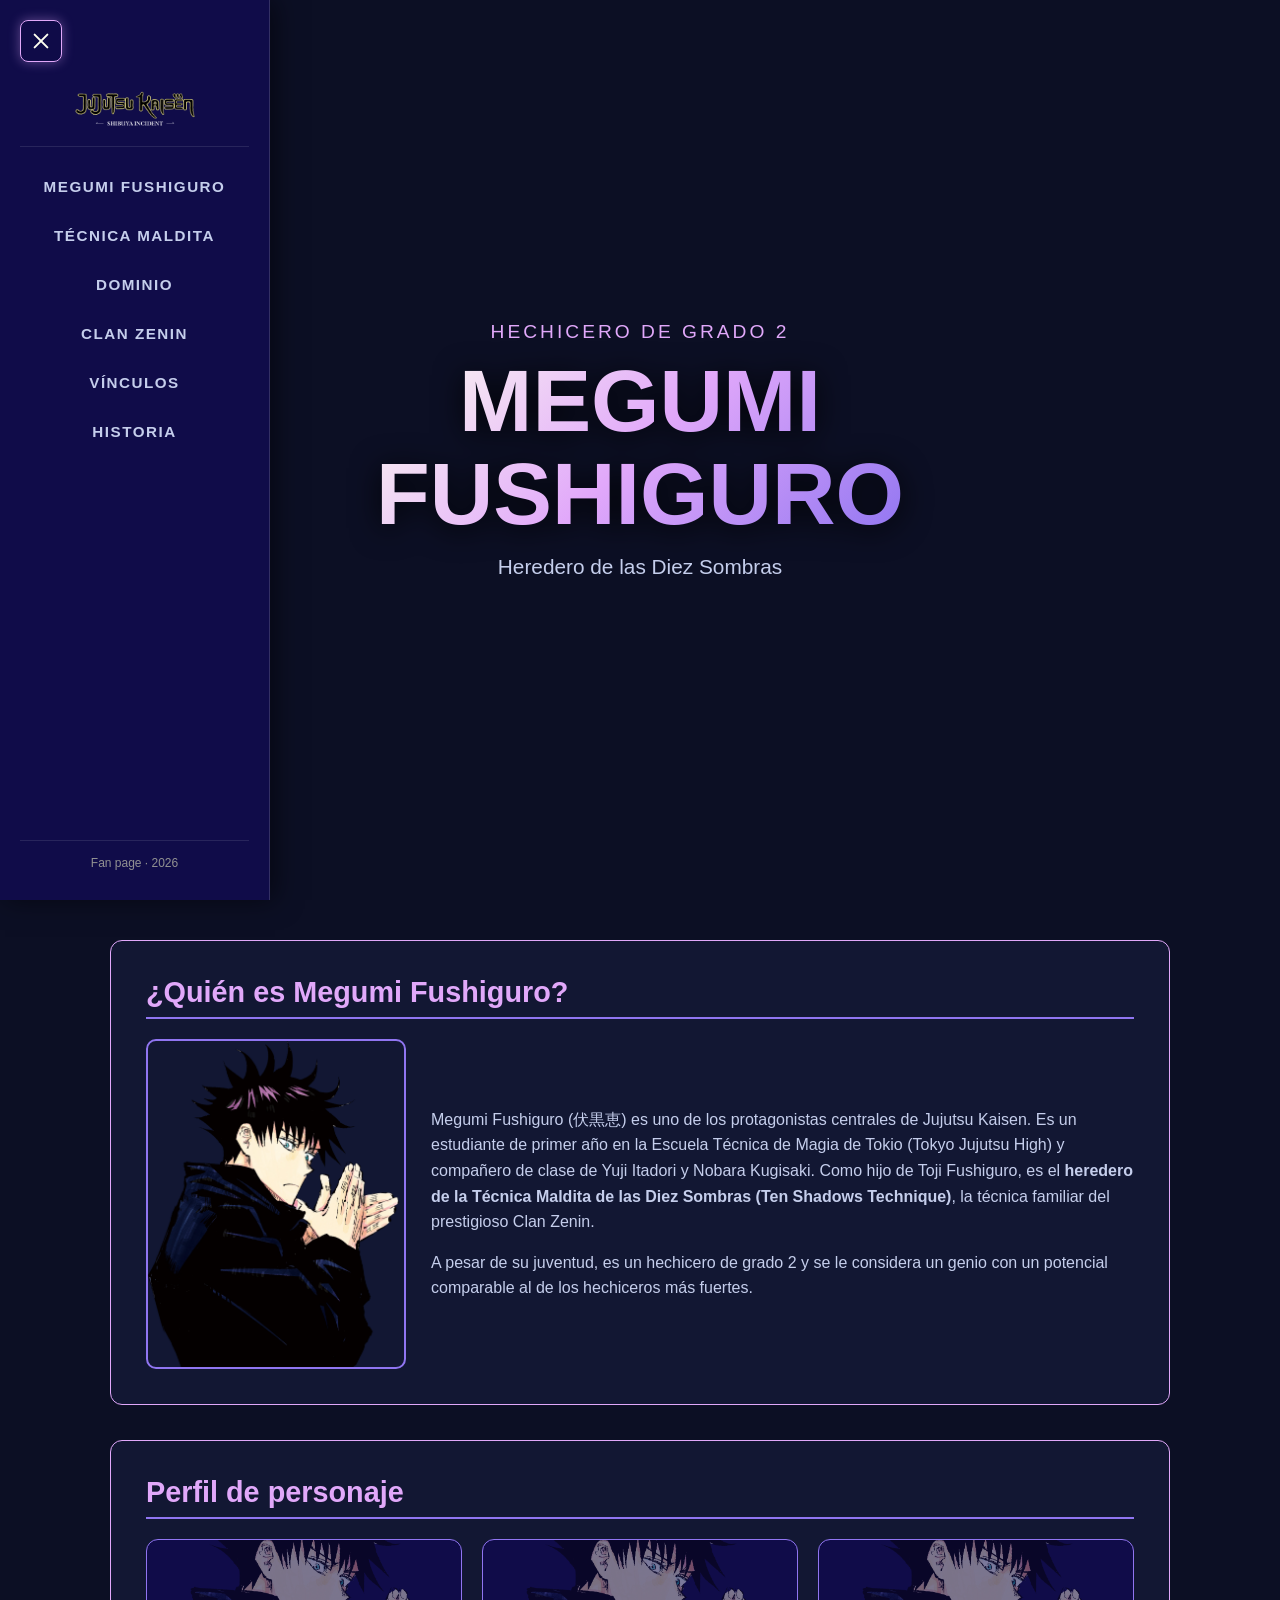
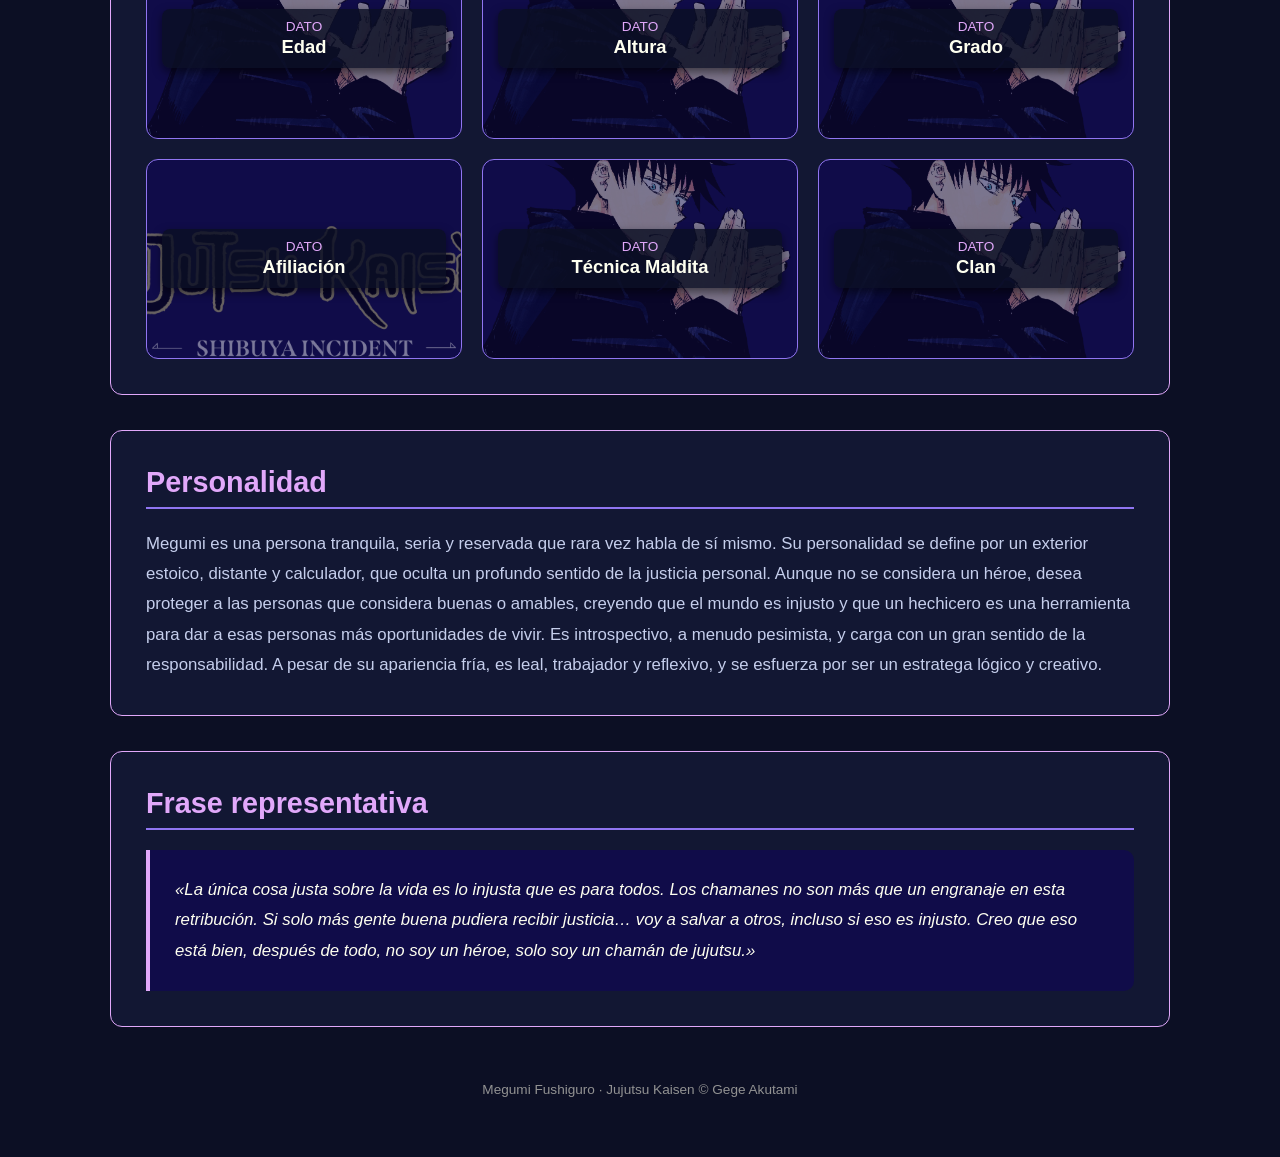
==== commit 6b16e6d9: "Estructura del codigo Clara" ====
--- a/index.html
+++ b/index.html
@@ -10,7 +10,7 @@
 </head>
 <body>
 
-  <!-- PANTALLA DE CARGA EN CSS -->
+  <!-- PANTALLA DE CARGA -->
   <div class="loading-screen">
     <div class="loading-content">
       <img src="resourse/megumi-transparent-megumi.gif" alt="Cargando..." class="loading-gif">
@@ -21,7 +21,7 @@
     </div>
   </div>
 
-  <!-- NAVEGACIÓN Y MENÚ HAMBURGUESA -->
+  <!-- NAVEGACIÓN Y MENÚ HAMBURGUESA (ABIERTO POR DEFECTO CON 'CHECKED') -->
   <input type="checkbox" id="menu-toggle" class="menu-toggle-checkbox" checked>
   <label for="menu-toggle" class="menu-toggle-label" aria-label="Abrir o cerrar menú">
     <span class="menu-toggle-bar"></span>
@@ -50,7 +50,7 @@
     </div>
   </aside>
 
-  <!-- HERO SUPERIOR EN FONDO COMPLETO -->
+  <!-- HERO SUPERIOR -->
   <header class="hero">
     <video autoplay loop muted playsinline class="hero-video">
       <source src="resourse/mahoraga-x-megumi-jujutsu-kaisen-moewalls-com.mov" type="video/mp4">
@@ -64,9 +64,10 @@
     </div>
   </header>
 
-  <!-- CONTENIDO PRINCIPAL COMPLETO DEL PERFIL DE MEGUMI -->
+  <!-- CONTENIDO PRINCIPAL -->
   <main class="main-content">
 
+    <!-- 1. ¿QUIÉN ES MEGUMI? -->
     <section class="seccion-bloque" id="introduccion-dominio">
       <h2 class="subtitulo-seccion">¿Quién es Megumi Fushiguro?</h2>
 
@@ -90,85 +91,131 @@
       </div>
     </section>
 
+    <!-- 2. PERFIL DE PERSONAJE (IMAGEN OCUPANDO TODO EL CUADRADO ATRÁS) -->
+    <section class="flip-cards-section">
+      <h2 class="section-title">Perfil de personaje</h2>
+      <div class="flip-cards-grid">
+
+        <input type="checkbox" id="card-1" class="card-flip-checkbox">
+        <label for="card-1" class="card-flip">
+          <div class="card-flip__inner">
+            <div class="card-flip__front">
+              <img src="resourse/2bff325c670c3f907e20b7db51137674.png" alt="Edad" class="card-flip__img">
+              <div class="card-flip__front-content">
+                <span>Dato</span>
+                <div class="card-flip__front-title">Edad</div>
+              </div>
+            </div>
+            <div class="card-flip__back">
+              <img src="resourse/2bff325c670c3f907e20b7db51137674.png" alt="Edad" class="card-flip__img">
+              <div class="card-flip__back-content">15 años</div>
+            </div>
+          </div>
+        </label>
+
+        <input type="checkbox" id="card-2" class="card-flip-checkbox">
+        <label for="card-2" class="card-flip">
+          <div class="card-flip__inner">
+            <div class="card-flip__front">
+              <img src="resourse/mweg.png" alt="Altura" class="card-flip__img">
+              <div class="card-flip__front-content">
+                <span>Dato</span>
+                <div class="card-flip__front-title">Altura</div>
+              </div>
+            </div>
+            <div class="card-flip__back">
+              <img src="resourse/mweg.png" alt="Altura" class="card-flip__img">
+              <div class="card-flip__back-content">175 cm</div>
+            </div>
+          </div>
+        </label>
+
+        <input type="checkbox" id="card-3" class="card-flip-checkbox">
+        <label for="card-3" class="card-flip">
+          <div class="card-flip__inner">
+            <div class="card-flip__front">
+              <img src="resourse/2bff325c670c3f907e20b7db51137674.png" alt="Grado" class="card-flip__img">
+              <div class="card-flip__front-content">
+                <span>Dato</span>
+                <div class="card-flip__front-title">Grado</div>
+              </div>
+            </div>
+            <div class="card-flip__back">
+              <img src="resourse/2bff325c670c3f907e20b7db51137674.png" alt="Grado" class="card-flip__img">
+              <div class="card-flip__back-content">Hechicero de Grado 2</div>
+            </div>
+          </div>
+        </label>
+
+        <input type="checkbox" id="card-4" class="card-flip-checkbox">
+        <label for="card-4" class="card-flip">
+          <div class="card-flip__inner">
+            <div class="card-flip__front">
+              <img src="resourse/Jujutsu-Kaisen-Logo-No-Background.png" alt="Afiliación" class="card-flip__img">
+              <div class="card-flip__front-content">
+                <span>Dato</span>
+                <div class="card-flip__front-title">Afiliación</div>
+              </div>
+            </div>
+            <div class="card-flip__back">
+              <img src="resourse/Jujutsu-Kaisen-Logo-No-Background.png" alt="Afiliación" class="card-flip__img">
+              <div class="card-flip__back-content">Escuela Técnica de Tokio</div>
+            </div>
+          </div>
+        </label>
+
+        <input type="checkbox" id="card-5" class="card-flip-checkbox">
+        <label for="card-5" class="card-flip">
+          <div class="card-flip__inner">
+            <div class="card-flip__front">
+              <img src="resourse/2bff325c670c3f907e20b7db51137674.png" alt="Técnica" class="card-flip__img">
+              <div class="card-flip__front-content">
+                <span>Dato</span>
+                <div class="card-flip__front-title">Técnica Maldita</div>
+              </div>
+            </div>
+            <div class="card-flip__back">
+              <img src="resourse/2bff325c670c3f907e20b7db51137674.png" alt="Técnica" class="card-flip__img">
+              <div class="card-flip__back-content">Técnica de las Diez Sombras</div>
+            </div>
+          </div>
+        </label>
+
+        <input type="checkbox" id="card-6" class="card-flip-checkbox">
+        <label for="card-6" class="card-flip">
+          <div class="card-flip__inner">
+            <div class="card-flip__front">
+              <img src="resourse/mweg.png" alt="Clan" class="card-flip__img">
+              <div class="card-flip__front-content">
+                <span>Dato</span>
+                <div class="card-flip__front-title">Clan</div>
+              </div>
+            </div>
+            <div class="card-flip__back">
+              <img src="resourse/mweg.png" alt="Clan" class="card-flip__img">
+              <div class="card-flip__back-content">Zen'in (heredero)</div>
+            </div>
+          </div>
+        </label>
+
+      </div>
+    </section>
+
+    <!-- 3. PERSONALIDAD -->
     <section class="content-section">
       <h2 class="section-title">Personalidad</h2>
       <p class="content-section__text">
-        Megumi es una persona tranquila, seria y reservada que rara vez habla de sí mismo. 
-        Su personalidad se define por un exterior estoico, distante y calculador, 
-        que oculta un profundo sentido de la justicia personal. 
-        Aunque no se considera un héroe, desea proteger a las personas que considera buenas o amables, 
-        creyendo que el mundo es injusto y que un hechicero es una herramienta para dar a esas personas más oportunidades de vivir.
+        Megumi es una persona tranquila, seria y reservada que rara vez habla de sí mismo. Su personalidad se define por un exterior estoico, distante y calculador, que oculta un profundo sentido de la justicia personal. Aunque no se considera un héroe, desea proteger a las personas que considera buenas o amables, creyendo que el mundo es injusto y que un hechicero es una herramienta para dar a esas personas más oportunidades de vivir. Es introspectivo, a menudo pesimista, y carga con un gran sentido de la responsabilidad. A pesar de su apariencia fría, es leal, trabajador y reflexivo, y se esfuerza por ser un estratega lógico y creativo.
       </p>
     </section>
 
-    <section class="flip-cards-section">
-      <h2 class="section-title">Ficha Rápida</h2>
-      <div class="flip-cards-grid">
-
-        <input type="checkbox" id="card-1" class="card-flip-checkbox">
-        <label for="card-1" class="card-flip">
-          <div class="card-flip__inner">
-            <div class="card-flip__front"><span>Dato</span>Edad</div>
-            <div class="card-flip__back">15 años</div>
-          </div>
-        </label>
-
-        <input type="checkbox" id="card-2" class="card-flip-checkbox">
-        <label for="card-2" class="card-flip">
-          <div class="card-flip__inner">
-            <div class="card-flip__front"><span>Dato</span>Altura</div>
-            <div class="card-flip__back">175 cm</div>
-          </div>
-        </label>
-
-        <input type="checkbox" id="card-3" class="card-flip-checkbox">
-        <label for="card-3" class="card-flip">
-          <div class="card-flip__inner">
-            <div class="card-flip__front"><span>Dato</span>Grado</div>
-            <div class="card-flip__back">Hechicero de Grado 2</div>
-          </div>
-        </label>
-
-        <input type="checkbox" id="card-4" class="card-flip-checkbox">
-        <label for="card-4" class="card-flip">
-          <div class="card-flip__inner">
-            <div class="card-flip__front"><span>Dato</span>Afiliación</div>
-            <div class="card-flip__back">Escuela Técnica de Tokio</div>
-          </div>
-        </label>
-
-        <input type="checkbox" id="card-5" class="card-flip-checkbox">
-        <label for="card-5" class="card-flip">
-          <div class="card-flip__inner">
-            <div class="card-flip__front"><span>Dato</span>Técnica Maldita</div>
-            <div class="card-flip__back">Técnica de las Diez Sombras</div>
-          </div>
-        </label>
-
-        <input type="checkbox" id="card-6" class="card-flip-checkbox">
-        <label for="card-6" class="card-flip">
-          <div class="card-flip__inner">
-            <div class="card-flip__front"><span>Dato</span>Clan</div>
-            <div class="card-flip__back">Zen'in (heredero)</div>
-          </div>
-        </label>
-
-        <input type="checkbox" id="card-7" class="card-flip-checkbox">
-        <label for="card-7" class="card-flip">
-          <div class="card-flip__inner">
-            <div class="card-flip__front"><span>Dato</span>Padre</div>
-            <div class="card-flip__back">Tōji Fushiguro</div>
-          </div>
-        </label>
-
-        <input type="checkbox" id="card-8" class="card-flip-checkbox">
-        <label for="card-8" class="card-flip">
-          <div class="card-flip__inner">
-            <div class="card-flip__front"><span>Dato</span>Nacimiento</div>
-            <div class="card-flip__back">22 de diciembre de 2002</div>
-          </div>
-        </label>
-
+    <!-- 4. FRASE REPRESENTATIVA -->
+    <section class="quote-section">
+      <h2 class="section-title">Frase representativa</h2>
+      <div class="quote-box">
+        <p>
+          «La única cosa justa sobre la vida es lo injusta que es para todos. Los chamanes no son más que un engranaje en esta retribución. Si solo más gente buena pudiera recibir justicia… voy a salvar a otros, incluso si eso es injusto. Creo que eso está bien, después de todo, no soy un héroe, solo soy un chamán de jujutsu.»
+        </p>
       </div>
     </section>
 
--- a/css/menu.css
+++ b/css/menu.css
@@ -1,16 +1,9 @@
 /* ============================================================
-   FUENTES Y RECURSOS
+   ESTILOS DEL MENÚ (RESTAURADO A ESTADO ORIGINAL)
    ============================================================ */
 /* ============================================================
-   CARGA DE FUENTE JUJUTSU (RUTA RELATIVA CORREGIDA)
+   ESTILOS DEL MENÚ (SIN TIPOGRAFÍA JUJUTSU)
    ============================================================ */
-@font-face {
-  font-family: 'JujutsuFont';
-  src: url('../resourse/jujutsu.ttf') format('truetype'),
-       url('../resourse/jujutsu.woff') format('woff');
-  font-weight: normal;
-  font-style: normal;
-}
 
 * {
   box-sizing: border-box;
@@ -18,7 +11,6 @@
   padding: 0;
 }
 
-/* Checkbox oculto */
 .menu-toggle-checkbox {
   position: fixed;
   top: -9999px;
@@ -26,7 +18,7 @@
   opacity: 0;
 }
 
-/* BOTÓN DE MENÚ (ANCLADO EN LA ESQUINA) */
+/* BOTÓN HAMBURGUESA ESQUINA */
 .menu-toggle-label {
   position: fixed;
   top: 20px;
@@ -56,7 +48,6 @@
   transition: transform 0.3s ease, opacity 0.3s ease;
 }
 
-/* Transformación a X en la misma esquina */
 #menu-toggle:checked ~ .menu-toggle-label {
   background-color: rgba(16, 12, 73, 0.95);
   border-color: #e1a8fa;
@@ -75,7 +66,7 @@
   transform: translateY(-7px) rotate(-45deg);
 }
 
-/* SIDEBAR Y MENÚ */
+/* SIDEBAR DESPLEGABLE CON SCROLL TIMELINE */
 .sidebar {
   position: fixed;
   top: 0;
@@ -95,12 +86,11 @@
   overflow-y: auto;
 }
 
-/* Apertura manual */
 #menu-toggle:checked ~ .sidebar {
   transform: translateX(270px);
 }
 
-/* CIERRE AUTOMÁTICO AL HACER SCROLL EN CSS PURO */
+/* CIERRE AL HACER SCROLL */
 #menu-toggle:checked ~ .sidebar {
   animation: autoCloseMenu linear both;
   animation-timeline: scroll(root block);
@@ -108,12 +98,8 @@
 }
 
 @keyframes autoCloseMenu {
-  0% {
-    transform: translateX(270px);
-  }
-  100% {
-    transform: translateX(0px);
-  }
+  0% { transform: translateX(270px); }
+  100% { transform: translateX(0px); }
 }
 
 .sidebar__header {
@@ -153,8 +139,8 @@
 .sidebar__nav a {
   position: relative;
   display: inline-block;
-  font-family: 'JujutsuFont', 'Poppins', sans-serif;
-  font-size: 1rem;
+  font-family: 'Poppins', sans-serif; /* Se eliminó JujutsuFont */
+  font-size: 0.95rem;
   font-weight: 600;
   text-transform: uppercase;
   letter-spacing: 1.5px;
--- a/css/index.css
+++ b/css/index.css
@@ -1,10 +1,19 @@
-/* FUENTE DEL SITIO Y COMPONENTES */
+/* ============================================================
+   ESTILOS GENERALES Y FUENTE
+   ============================================================ */
 @font-face {
   font-family: 'JujutsuFont';
   src: url('../resourse/jujutsu.ttf') format('truetype'),
        url('../resourse/jujutsu.woff') format('woff');
   font-weight: normal;
   font-style: normal;
+  font-display: swap;
+}
+
+* {
+  box-sizing: border-box;
+  margin: 0;
+  padding: 0;
 }
 
 body {
@@ -14,14 +23,16 @@
   overflow-x: hidden;
 }
 
-/* PANTALLA DE CARGA EN CSS */
+/* ============================================================
+   PANTALLA DE CARGA (COLORES PLANOS ORIGINALES)
+   ============================================================ */
 .loading-screen {
   position: fixed;
   top: 0;
   left: 0;
   width: 100vw;
   height: 100vh;
-  background-color: #0c0f24;
+  background-color: #0c0f24; /* Fondo plano */
   z-index: 9999;
   display: flex;
   justify-content: center;
@@ -43,15 +54,16 @@
 }
 
 .loading-text {
-  font-family: 'JujutsuFont', sans-serif;
-  color: #e1a8fa;
-  font-size: 1.1rem;
-  letter-spacing: 2px;
+  font-family: 'JujutsuFont', sans-serif !important;
+  color: #e1a8fa; /* Color lila plano */
+  font-size: 1.3rem;
+  letter-spacing: 3px;
   text-transform: uppercase;
+  text-shadow: 0 0 10px rgba(225, 168, 250, 0.5);
 }
 
 .progress-wrap {
-  width: 200px;
+  width: 220px;
   height: 6px;
   background-color: #121733;
   border-radius: 10px;
@@ -62,7 +74,7 @@
 .progress-bar__fill {
   width: 0%;
   height: 100%;
-  background-color: #e1a8fa;
+  background-color: #e1a8fa; /* Barra de color plano */
   animation: fillProgress 2s ease-in-out forwards;
 }
 
@@ -74,7 +86,9 @@
   100% { opacity: 0; visibility: hidden; }
 }
 
-/* HERO CON TIPOGRAFÍA DE JUJUTSU EN EL NOMBRE */
+/* ============================================================
+   HERO CON VIDEO (DEGRADADO EXCLUSIVO EN EL TÍTULO)
+   ============================================================ */
 .hero {
   position: relative;
   width: 100vw;
@@ -125,14 +139,18 @@
   margin-bottom: 12px;
 }
 
-/* TIPOGRAFÍA APLICADA CORRECTAMENTE AL HERO NAME */
 .hero__name {
   font-family: 'JujutsuFont', 'Poppins', sans-serif !important;
   font-size: clamp(3rem, 7vw, 5.5rem);
   line-height: 1.05;
   font-weight: 900;
   text-transform: uppercase;
-  text-shadow: 0 4px 25px rgba(0, 0, 0, 0.9), 0 0 15px #9075f1;
+  /* DEGRADADO APLICADO ÚNICAMENTE AL TÍTULO HERO */
+  background: linear-gradient(135deg, #fefff0 0%, #e1a8fa 50%, #9075f1 100%);
+  background-clip: text;
+  -webkit-background-clip: text;
+  -webkit-text-fill-color: transparent;
+  filter: drop-shadow(0 4px 15px rgba(0, 0, 0, 0.9));
   margin-bottom: 15px;
 }
 
@@ -147,7 +165,9 @@
   100% { transform: translateY(-80px); opacity: 0.2; }
 }
 
-/* SECCIONES PRINCIPALES */
+/* ============================================================
+   SECCIONES Y CONTENEDORES
+   ============================================================ */
 .main-content {
   max-width: 1100px;
   margin: 0 auto;
@@ -156,7 +176,8 @@
 
 .seccion-bloque,
 .content-section,
-.flip-cards-section {
+.flip-cards-section,
+.quote-section {
   background-color: #121733;
   border: 1px solid #e1a8fa;
   border-radius: 12px;
@@ -201,14 +222,34 @@
 }
 
 .content-section__text {
-  line-height: 1.7;
-  font-size: 1rem;
-}
-
-/* TARJETAS INTERACTIVAS (3D FLIP CARDS) */
+  line-height: 1.8;
+  font-size: 1.05rem;
+}
+
+/* ============================================================
+   FRASE REPRESENTATIVA
+   ============================================================ */
+.quote-box {
+  position: relative;
+  background-color: #100c49;
+  border-left: 4px solid #e1a8fa;
+  padding: 25px;
+  border-radius: 0 10px 10px 0;
+  font-style: italic;
+  line-height: 1.8;
+  color: #fefff0;
+}
+
+.quote-box p {
+  font-size: 1.05rem;
+}
+
+/* ============================================================
+   TARJETAS FLIP
+   ============================================================ */
 .flip-cards-grid {
   display: grid;
-  grid-template-columns: repeat(auto-fit, minmax(200px, 1fr));
+  grid-template-columns: repeat(auto-fit, minmax(240px, 1fr));
   gap: 20px;
   margin-top: 20px;
 }
@@ -221,7 +262,7 @@
 
 .card-flip {
   perspective: 1000px;
-  height: 140px;
+  height: 200px;
   cursor: pointer;
   display: block;
 }
@@ -232,7 +273,7 @@
   height: 100%;
   transform-style: preserve-3d;
   transition: transform 0.6s cubic-bezier(0.4, 0, 0.2, 1);
-  border-radius: 10px;
+  border-radius: 12px;
 }
 
 .card-flip-checkbox:checked + .card-flip .card-flip__inner {
@@ -245,7 +286,7 @@
   width: 100%;
   height: 100%;
   backface-visibility: hidden;
-  border-radius: 10px;
+  border-radius: 12px;
   display: flex;
   flex-direction: column;
   align-items: center;
@@ -253,27 +294,119 @@
   padding: 15px;
   text-align: center;
   border: 1px solid #9075f1;
+  overflow: hidden;
 }
 
 .card-flip__front {
   background-color: #100c49;
-  color: #fefff0;
-  font-weight: 600;
-}
-
-.card-flip__front span {
+}
+
+.card-flip__img {
+  position: absolute;
+  top: 0;
+  left: 0;
+  width: 100%;
+  height: 100%;
+  object-fit: cover;
+  z-index: 0;
+  opacity: 0.45;
+  transition: transform 0.4s ease;
+}
+
+.card-flip:hover .card-flip__img {
+  transform: scale(1.08);
+}
+
+.card-flip__front-content,
+.card-flip__back-content {
+  position: relative;
+  z-index: 2;
+  background: rgba(12, 15, 36, 0.82);
+  padding: 10px 14px;
+  border-radius: 8px;
+  width: 100%;
+  box-shadow: 0 4px 10px rgba(0,0,0,0.5);
+}
+
+.card-flip__front-content span {
+  display: block;
   font-family: 'JujutsuFont', sans-serif;
-  font-size: 0.75rem;
+  font-size: 0.85rem;
   color: #e1a8fa;
   text-transform: uppercase;
-  margin-bottom: 5px;
+  margin-bottom: 2px;
+}
+
+.card-flip__front-title {
+  font-size: 1.15rem;
+  font-weight: 700;
+  color: #fefff0;
 }
 
 .card-flip__back {
-  background-color: #9075f1;
-  color: #100c49;
+  background-color: #100c49;
   transform: rotateY(180deg);
-  font-weight: 700;
+}
+
+.card-flip__back .card-flip__img {
+  opacity: 0.3;
+}
+
+.card-flip__back-content {
+  color: #fefff0;
+  font-size: 0.95rem;
+  font-weight: 500;
+}
+
+/* ============================================================
+   ACCORDION / DESPLEGABLES
+   ============================================================ */
+.accordion-block {
+  background-color: #121733;
+  border: 1px solid #e1a8fa;
+  border-radius: 12px;
+  margin-bottom: 25px;
+  overflow: hidden;
+  transition: border-color 0.3s ease;
+}
+
+.accordion-summary {
+  font-family: 'JujutsuFont', sans-serif;
+  font-size: 1.4rem;
+  color: #fefff0;
+  background-color: #100c49;
+  padding: 20px 25px;
+  cursor: pointer;
+  list-style: none;
+  display: flex;
+  justify-content: space-between;
+  align-items: center;
+  user-select: none;
+  transition: background-color 0.3s ease;
+}
+
+.accordion-summary::-webkit-details-marker {
+  display: none;
+}
+
+.accordion-summary::after {
+  content: '▼';
+  font-size: 0.9rem;
+  color: #e1a8fa;
+  transition: transform 0.3s ease;
+}
+
+.accordion-block[open] .accordion-summary::after {
+  transform: rotate(180deg);
+}
+
+.accordion-summary:hover {
+  background-color: #181363;
+}
+
+.accordion-content {
+  padding: 25px;
+  border-top: 1px solid rgba(225, 168, 250, 0.2);
 }
 
 .site-footer {
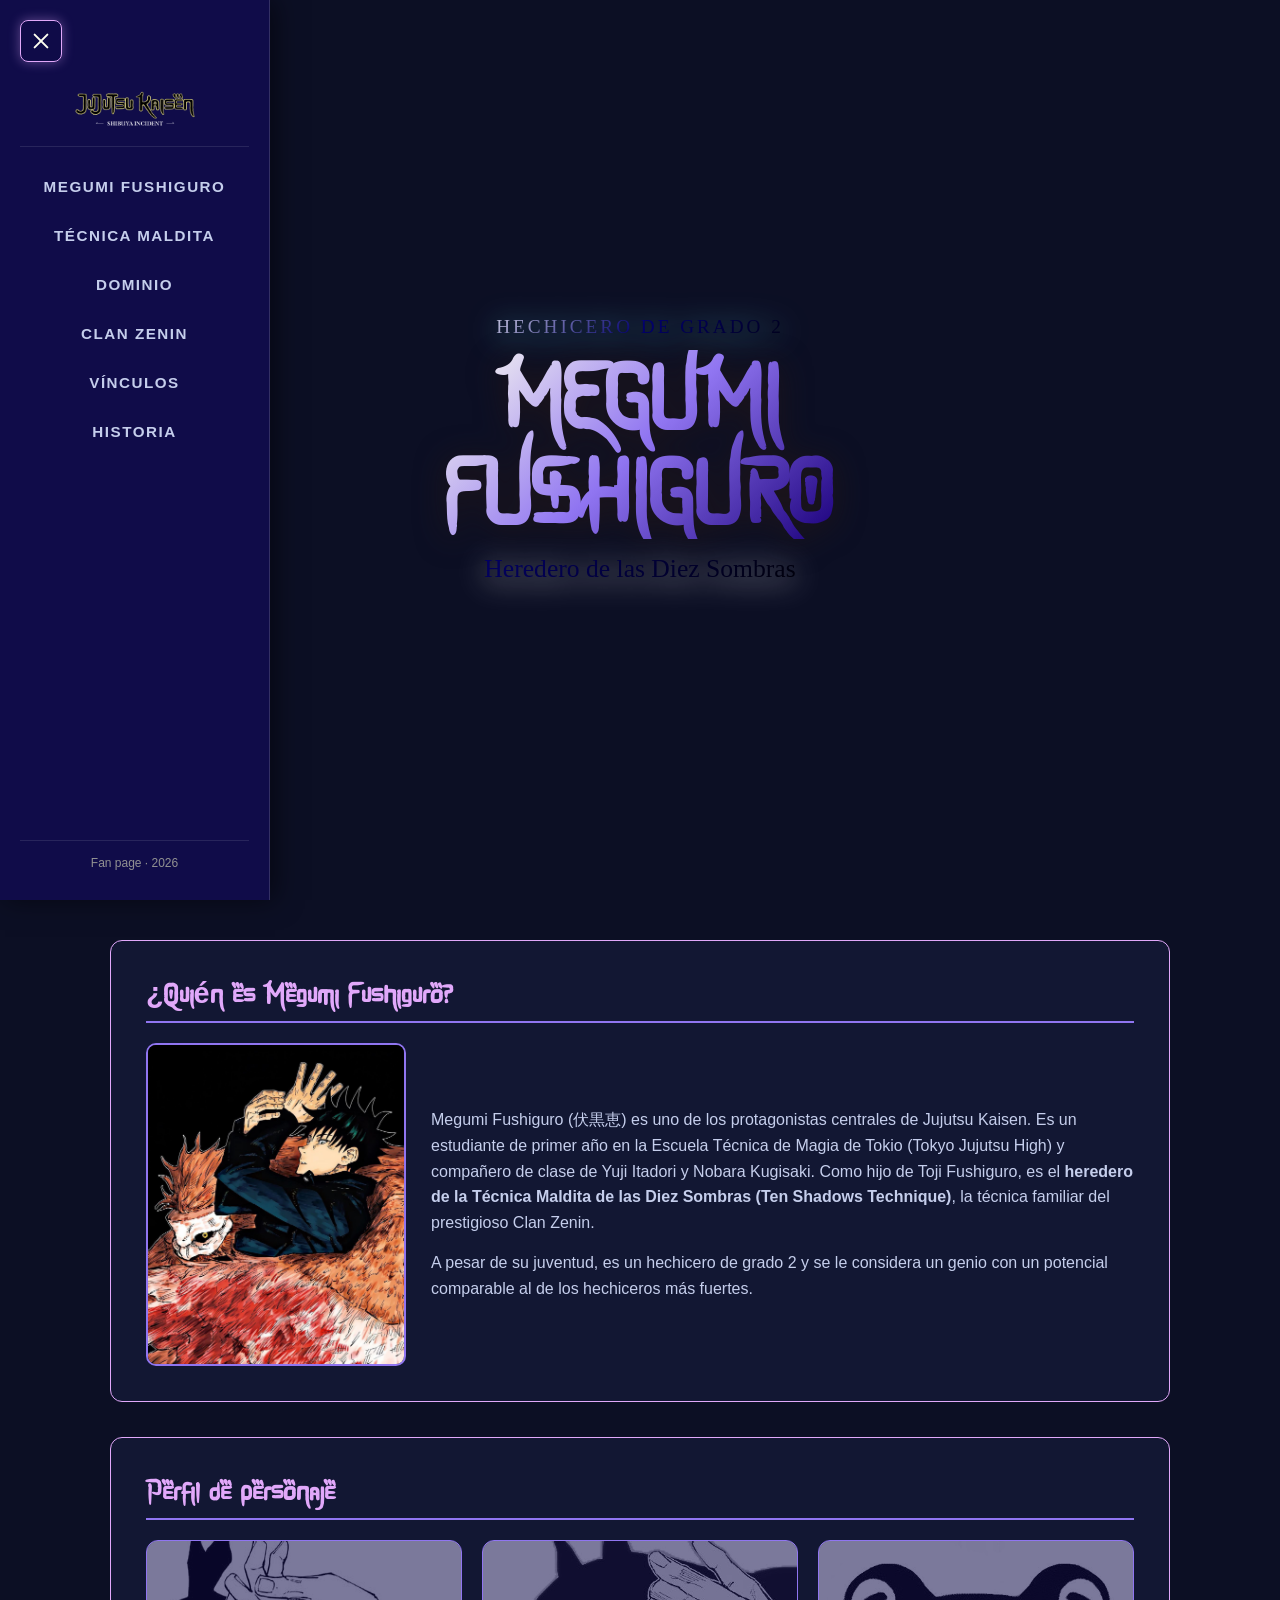
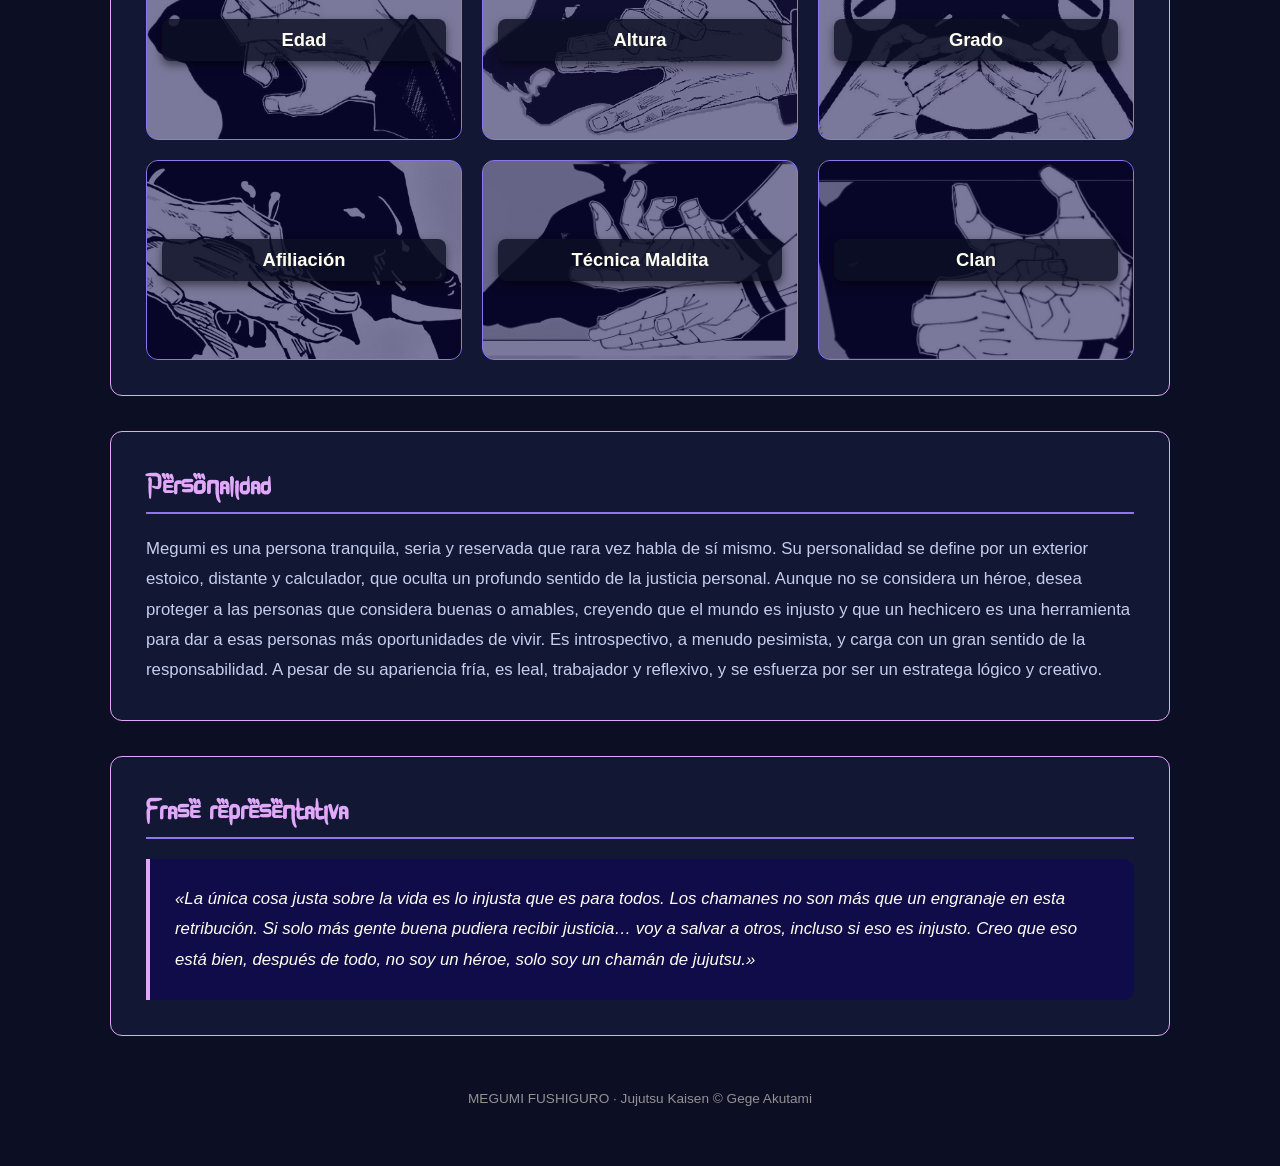
==== commit 0ac08294: "Transicion y letras del inicio finalizadas" ====
--- a/index.html
+++ b/index.html
@@ -73,7 +73,7 @@
 
       <div class="bloque-texto-introduccion">
         <div class="contenedor-imagen-principal">
-          <img id="megumifus" src="resourse/mweg.png" alt="Megumi Fushiguro" class="imagen-destacada">
+          <img id="megumifus" src="resourse/megu.jpg" alt="Megumi Fushiguro" class="imagen-destacada">
         </div>
         
         <div class="texto-columna">
@@ -100,14 +100,12 @@
         <label for="card-1" class="card-flip">
           <div class="card-flip__inner">
             <div class="card-flip__front">
-              <img src="resourse/2bff325c670c3f907e20b7db51137674.png" alt="Edad" class="card-flip__img">
-              <div class="card-flip__front-content">
-                <span>Dato</span>
+              <img src="resourse/1.jpg" alt="Edad" class="card-flip__img">
+              <div class="card-flip__front-content">
                 <div class="card-flip__front-title">Edad</div>
               </div>
             </div>
             <div class="card-flip__back">
-              <img src="resourse/2bff325c670c3f907e20b7db51137674.png" alt="Edad" class="card-flip__img">
               <div class="card-flip__back-content">15 años</div>
             </div>
           </div>
@@ -117,14 +115,12 @@
         <label for="card-2" class="card-flip">
           <div class="card-flip__inner">
             <div class="card-flip__front">
-              <img src="resourse/mweg.png" alt="Altura" class="card-flip__img">
-              <div class="card-flip__front-content">
-                <span>Dato</span>
+              <img src="resourse/2.jpg" alt="Altura" class="card-flip__img">
+              <div class="card-flip__front-content">
                 <div class="card-flip__front-title">Altura</div>
               </div>
             </div>
             <div class="card-flip__back">
-              <img src="resourse/mweg.png" alt="Altura" class="card-flip__img">
               <div class="card-flip__back-content">175 cm</div>
             </div>
           </div>
@@ -134,14 +130,12 @@
         <label for="card-3" class="card-flip">
           <div class="card-flip__inner">
             <div class="card-flip__front">
-              <img src="resourse/2bff325c670c3f907e20b7db51137674.png" alt="Grado" class="card-flip__img">
-              <div class="card-flip__front-content">
-                <span>Dato</span>
+              <img src="resourse/4.jpg" alt="Grado" class="card-flip__img">
+              <div class="card-flip__front-content">
                 <div class="card-flip__front-title">Grado</div>
               </div>
             </div>
             <div class="card-flip__back">
-              <img src="resourse/2bff325c670c3f907e20b7db51137674.png" alt="Grado" class="card-flip__img">
               <div class="card-flip__back-content">Hechicero de Grado 2</div>
             </div>
           </div>
@@ -151,14 +145,12 @@
         <label for="card-4" class="card-flip">
           <div class="card-flip__inner">
             <div class="card-flip__front">
-              <img src="resourse/Jujutsu-Kaisen-Logo-No-Background.png" alt="Afiliación" class="card-flip__img">
-              <div class="card-flip__front-content">
-                <span>Dato</span>
+              <img src="resourse/3.jpg" alt="Afiliación" class="card-flip__img">
+              <div class="card-flip__front-content">
                 <div class="card-flip__front-title">Afiliación</div>
               </div>
             </div>
             <div class="card-flip__back">
-              <img src="resourse/Jujutsu-Kaisen-Logo-No-Background.png" alt="Afiliación" class="card-flip__img">
               <div class="card-flip__back-content">Escuela Técnica de Tokio</div>
             </div>
           </div>
@@ -168,14 +160,12 @@
         <label for="card-5" class="card-flip">
           <div class="card-flip__inner">
             <div class="card-flip__front">
-              <img src="resourse/2bff325c670c3f907e20b7db51137674.png" alt="Técnica" class="card-flip__img">
-              <div class="card-flip__front-content">
-                <span>Dato</span>
+              <img src="resourse/5.jpg" alt="Técnica" class="card-flip__img">
+              <div class="card-flip__front-content">
                 <div class="card-flip__front-title">Técnica Maldita</div>
               </div>
             </div>
             <div class="card-flip__back">
-              <img src="resourse/2bff325c670c3f907e20b7db51137674.png" alt="Técnica" class="card-flip__img">
               <div class="card-flip__back-content">Técnica de las Diez Sombras</div>
             </div>
           </div>
@@ -185,15 +175,13 @@
         <label for="card-6" class="card-flip">
           <div class="card-flip__inner">
             <div class="card-flip__front">
-              <img src="resourse/mweg.png" alt="Clan" class="card-flip__img">
-              <div class="card-flip__front-content">
-                <span>Dato</span>
+              <img src="resourse/6l.jpg" alt="Clan" class="card-flip__img">
+              <div class="card-flip__front-content">
                 <div class="card-flip__front-title">Clan</div>
               </div>
             </div>
             <div class="card-flip__back">
-              <img src="resourse/mweg.png" alt="Clan" class="card-flip__img">
-              <div class="card-flip__back-content">Zen'in (heredero)</div>
+              <div class="card-flip__back-content">Zenin (heredero)</div>
             </div>
           </div>
         </label>
@@ -220,10 +208,9 @@
     </section>
 
     <footer class="site-footer">
-      <p>Megumi Fushiguro · Jujutsu Kaisen © Gege Akutami</p>
+      <p>MEGUMI FUSHIGURO · Jujutsu Kaisen © Gege Akutami</p>
     </footer>
 
   </main>
-
 </body>
 </html>
--- a/css/index.css
+++ b/css/index.css
@@ -3,11 +3,7 @@
    ============================================================ */
 @font-face {
   font-family: 'JujutsuFont';
-  src: url('../resourse/jujutsu.ttf') format('truetype'),
-       url('../resourse/jujutsu.woff') format('woff');
-  font-weight: normal;
-  font-style: normal;
-  font-display: swap;
+  src: url('../resourse/jujutsu-kaisen/Jujutsu\ Kaisen.ttf') format('truetype');
 }
 
 * {
@@ -32,7 +28,7 @@
   left: 0;
   width: 100vw;
   height: 100vh;
-  background-color: #0c0f24; /* Fondo plano */
+  background-color: #fefff0; /* Fondo plano */
   z-index: 9999;
   display: flex;
   justify-content: center;
@@ -55,26 +51,25 @@
 
 .loading-text {
   font-family: 'JujutsuFont', sans-serif !important;
-  color: #e1a8fa; /* Color lila plano */
+  font-weight: 800;
+  color: #000; 
   font-size: 1.3rem;
   letter-spacing: 3px;
   text-transform: uppercase;
-  text-shadow: 0 0 10px rgba(225, 168, 250, 0.5);
 }
 
 .progress-wrap {
   width: 220px;
   height: 6px;
-  background-color: #121733;
+  background-color: #6a80ff;
   border-radius: 10px;
   overflow: hidden;
-  border: 1px solid #9075f1;
 }
 
 .progress-bar__fill {
   width: 0%;
   height: 100%;
-  background-color: #e1a8fa; /* Barra de color plano */
+  background-color: #0f1677; 
   animation: fillProgress 2s ease-in-out forwards;
 }
 
@@ -115,54 +110,63 @@
   left: 0;
   width: 100%;
   height: 100%;
-  background: linear-gradient(180deg, rgba(12, 15, 36, 0.3) 0%, rgba(12, 15, 36, 0.85) 100%);
+  background: transparent;
   z-index: 2;
 }
 
 .hero__text {
+  font-family: Georgia, 'Times New Roman', Times, serif;
+  font-weight: 80;
   position: relative;
   z-index: 3;
   text-align: center;
-  color: #fefff0;
-  padding: 0 20px;
+  padding: 20px;
   animation: elevateTextOnScroll linear both;
   animation-timeline: scroll(root block);
   animation-range: 0px 500px;
 }
 
 .hero__eyebrow {
-  font-family: 'JujutsuFont', sans-serif;
+  font-family: Georgia, 'Times New Roman', Times, serif;
   font-size: 1.2rem;
-  color: #e1a8fa;
+  background: linear-gradient(135deg, #fff 0%, #02006e 50%, #000000 100%);
+  background-clip: text;
+  -webkit-background-clip: text;
+  -webkit-text-fill-color: transparent;
+  filter: drop-shadow(0 4px 15px rgba(96, 231, 255, 0.9));
   text-transform: uppercase;
   letter-spacing: 3px;
   margin-bottom: 12px;
 }
 
 .hero__name {
-  font-family: 'JujutsuFont', 'Poppins', sans-serif !important;
-  font-size: clamp(3rem, 7vw, 5.5rem);
+  font-family: 'JujutsuFont';
+  font-size: clamp(4rem, 7vw, 6.5rem);
   line-height: 1.05;
   font-weight: 900;
   text-transform: uppercase;
   /* DEGRADADO APLICADO ÚNICAMENTE AL TÍTULO HERO */
-  background: linear-gradient(135deg, #fefff0 0%, #e1a8fa 50%, #9075f1 100%);
+  background: linear-gradient(135deg, #fefff0 0%, #9075f1 50%, #1b007c 100%);
   background-clip: text;
   -webkit-background-clip: text;
   -webkit-text-fill-color: transparent;
-  filter: drop-shadow(0 4px 15px rgba(0, 0, 0, 0.9));
+  filter: drop-shadow(0 4px 15px rgba(34, 22, 22, 0.9));
   margin-bottom: 15px;
 }
 
 .hero__subtitle {
-  font-size: 1.3rem;
-  color: #c5ceec;
+  font-size: 1.6rem;
+  background: linear-gradient(135deg, #02006e 0%, #000000 100%);
+  background-clip: text;
+  -webkit-background-clip: text;
+  -webkit-text-fill-color: transparent;
+  filter: drop-shadow(0 4px 15px rgba(255, 255, 255, 0.9));
   font-weight: 300;
 }
 
 @keyframes elevateTextOnScroll {
   0% { transform: translateY(0); opacity: 1; }
-  100% { transform: translateY(-80px); opacity: 0.2; }
+  100% { transform: translateY(-180px); opacity: 0.2; }
 }
 
 /* ============================================================
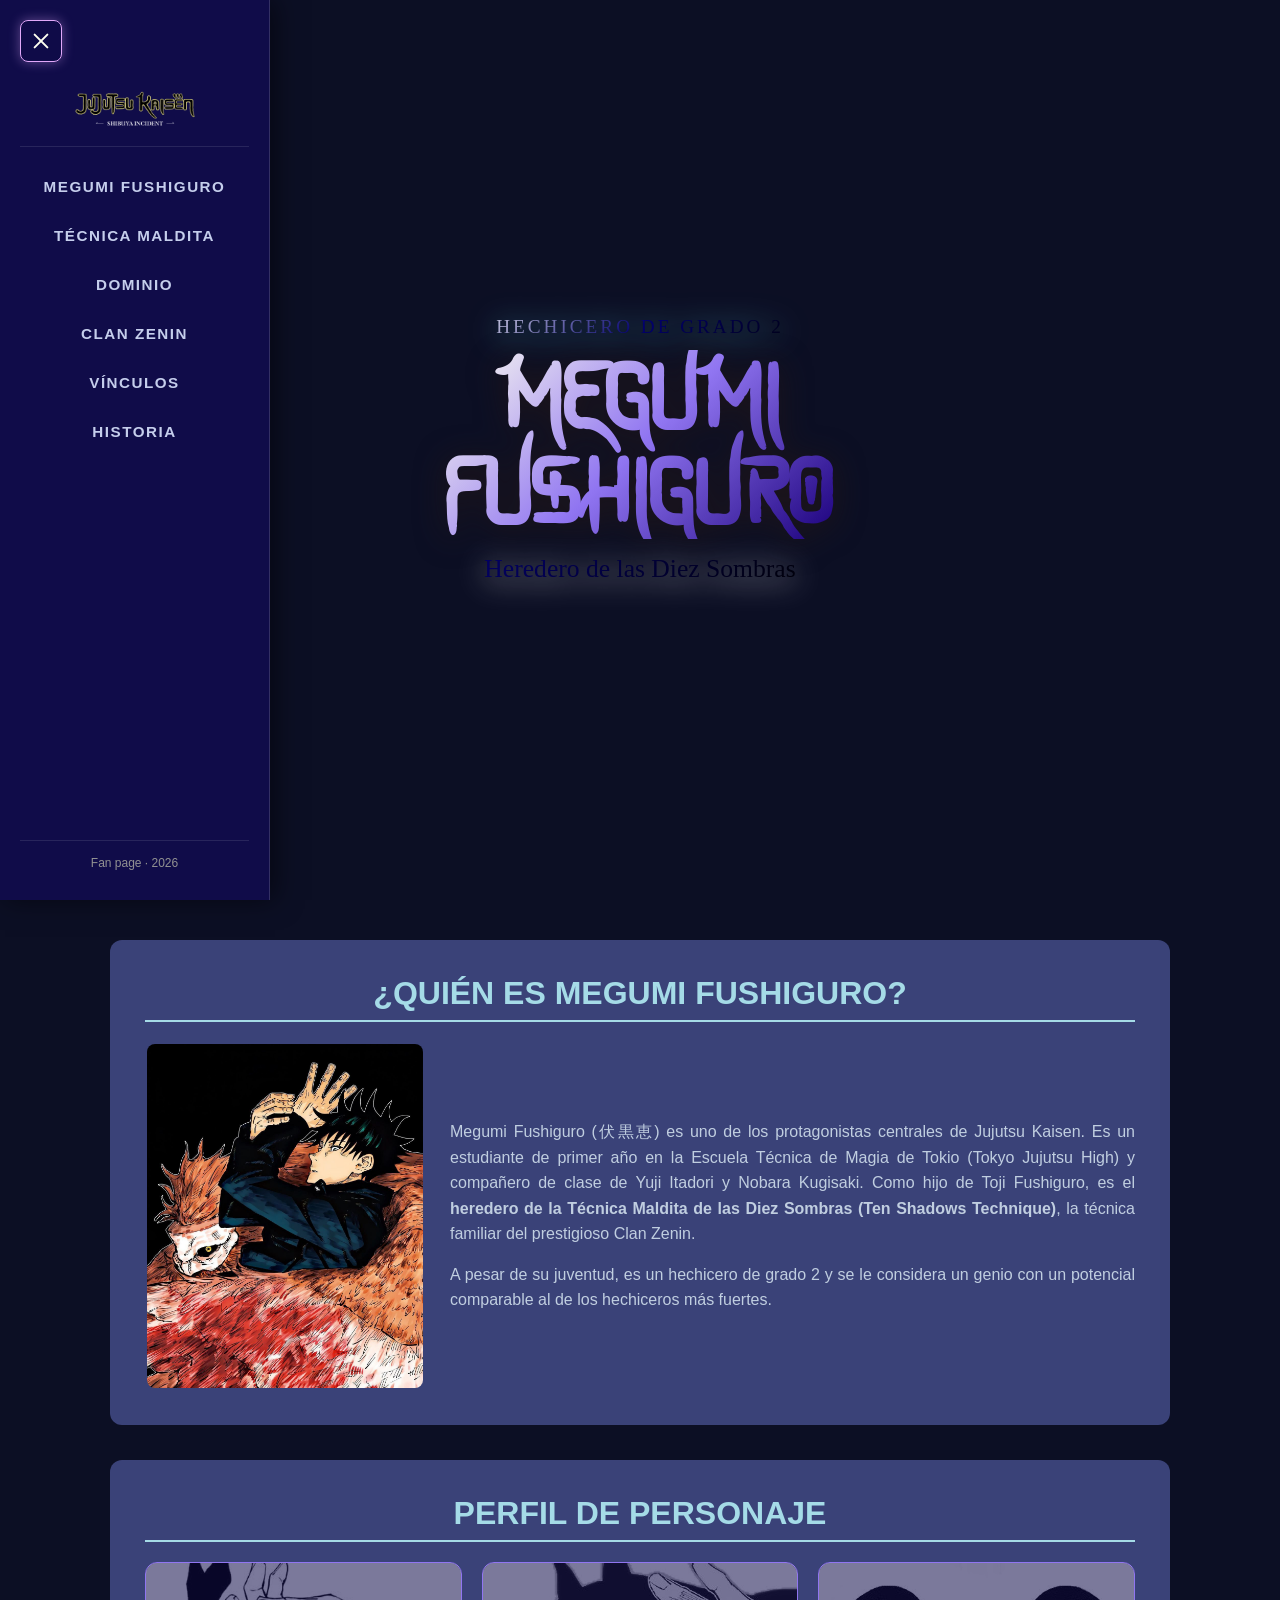
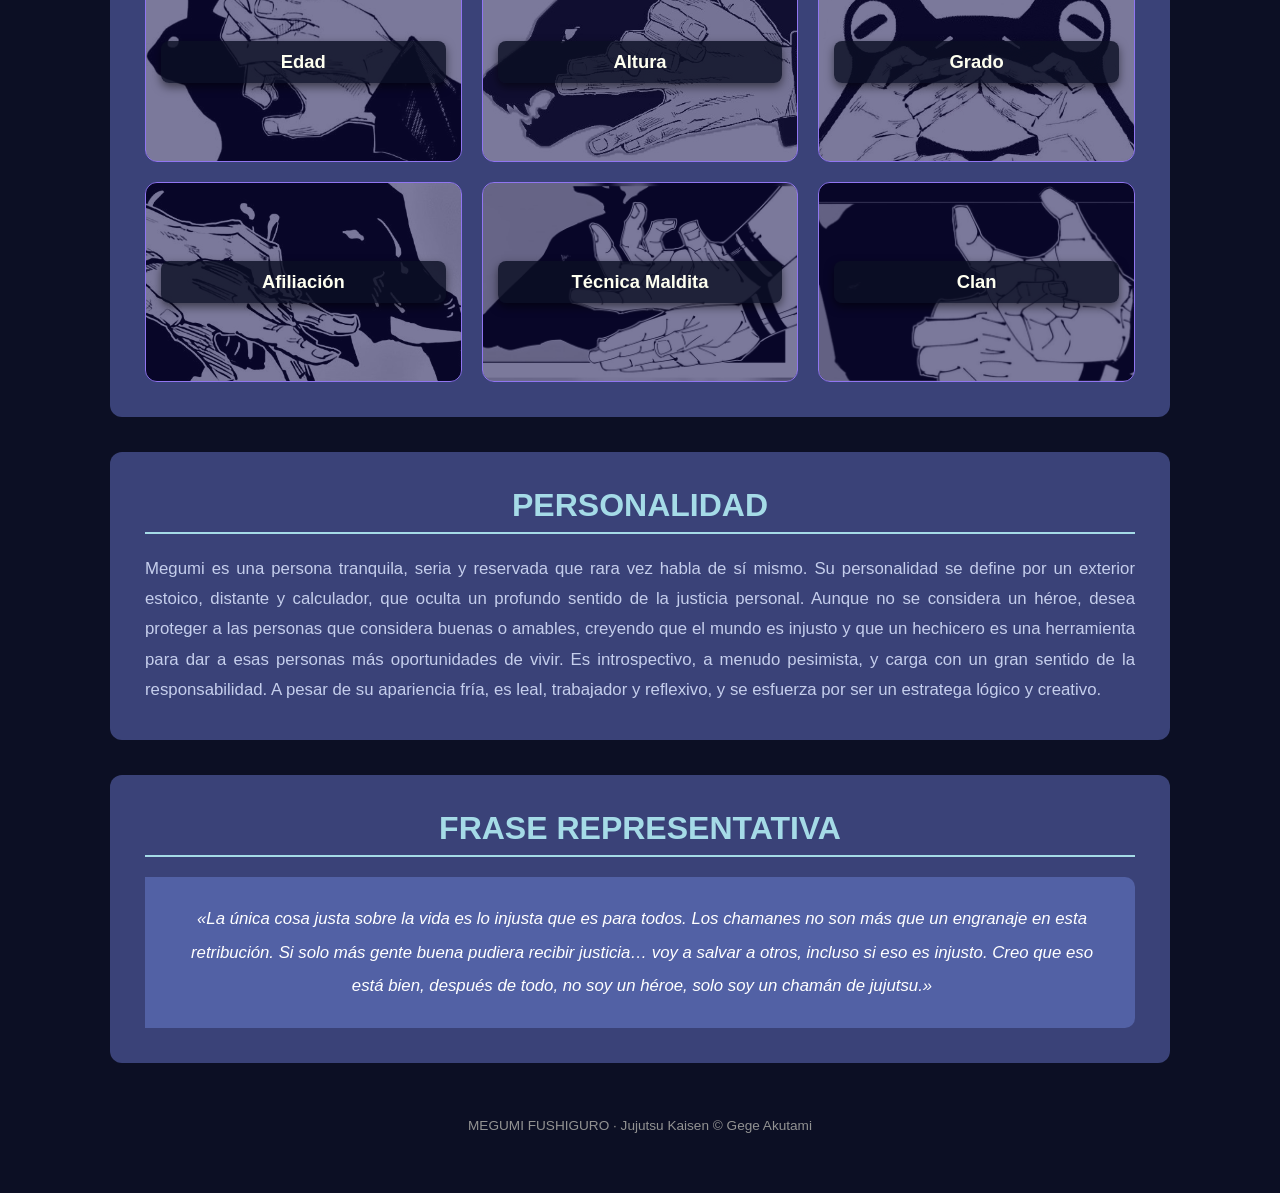
==== commit 50c181bc: "finalizzacion Contenido del sitio principal" ====
--- a/index.html
+++ b/index.html
@@ -206,11 +206,11 @@
         </p>
       </div>
     </section>
-
+    
     <footer class="site-footer">
       <p>MEGUMI FUSHIGURO · Jujutsu Kaisen © Gege Akutami</p>
     </footer>
-
+ 
   </main>
 </body>
 </html>
--- a/css/index.css
+++ b/css/index.css
@@ -182,50 +182,60 @@
 .content-section,
 .flip-cards-section,
 .quote-section {
-  background-color: #121733;
-  border: 1px solid #e1a8fa;
+  background-color: #3a4278;
   border-radius: 12px;
   padding: 35px;
   margin-bottom: 35px;
+  
+  
 }
 
 .subtitulo-seccion,
 .section-title {
-  font-family: 'JujutsuFont', sans-serif;
-  font-size: 1.8rem;
-  color: #e1a8fa;
+  font-family: 'Poppins', sans-serif;
+    font-size: 2rem;
+    color: #a5dbe7;
+    text-transform: uppercase; 
+    letter-spacing: normal;
+    border-bottom: 2px solid #a5dbe7; 
+  padding-bottom: 8px; 
   margin-bottom: 20px;
-  border-bottom: 2px solid #9075f1;
-  padding-bottom: 8px;
+  text-align: center;
 }
 
 .bloque-texto-introduccion {
   display: flex;
   gap: 25px;
   align-items: center;
+  
 }
 
 .contenedor-imagen-principal {
-  flex: 0 0 260px;
+  flex: 0 0 280px;
 }
 
 .imagen-destacada {
   width: 100%;
   height: auto;
   border-radius: 10px;
-  border: 2px solid #9075f1;
+  border: 2px solid #3a4278;
   display: block;
 }
 
 .texto-columna {
+  font-family: 'Poppins', sans-serif;
+  color: #C0CEE0;
   flex: 1;
   display: flex;
   flex-direction: column;
   gap: 15px;
   line-height: 1.6;
+  text-align: justify;
 }
 
 .content-section__text {
+  font-family: 'Poppins', sans-serif;
+  text-align: justify;
   line-height: 1.8;
   font-size: 1.05rem;
 }
@@ -234,14 +244,16 @@
    FRASE REPRESENTATIVA
    ============================================================ */
 .quote-box {
+  font-family: 'Poppins', sans-serif;
   position: relative;
-  background-color: #100c49;
-  border-left: 4px solid #e1a8fa;
+  background-color: #5261a5;
+  border-left: 4px solid #5261a5;
   padding: 25px;
   border-radius: 0 10px 10px 0;
   font-style: italic;
-  line-height: 1.8;
-  color: #fefff0;
+  line-height: 2;
+  color: #fff;
+  text-align: center;
 }
 
 .quote-box p {
@@ -348,7 +360,7 @@
 }
 
 .card-flip__back {
-  background-color: #100c49;
+  background-color: #3a4278;
   transform: rotateY(180deg);
 }
 
@@ -424,4 +436,47 @@
   .bloque-texto-introduccion {
     flex-direction: column;
   }
+.megumi-dominio {
+    text-align: center;
+    padding-top: 15px;
+    font-size: 0.85rem;
+    border-top: 1px solid #121733;
+}
+.megumi-flotante {
+    position: fixed;
+    bottom: 25px;
+    right: 25px;
+    z-index: 1000;
+    cursor: pointer;
+    transition: transform 0.3s ease;
+}
+
+.megumi-flotante img {
+    width: 85px;
+    height: 85px;
+    border-radius: 50%;
+    object-fit: cover;
+    border: 3px solid #0f1677;
+}
+
+.megumi-flotante:hover {
+    transform: scale(1.15) rotate(-7deg);
+}
+
+.megumi-flotante .mensaje {
+    display: none;
+    position: absolute;
+    bottom: 100px;
+    right: 0;
+    background: #fff;
+    color: #000;
+    padding: 10px 15px;
+    border-radius: 10px;
+    font-size: 14px;
+    white-space: nowrap;
+}
+
+.megumi-flotante:hover .mensaje {
+    display: block;
+}
 }
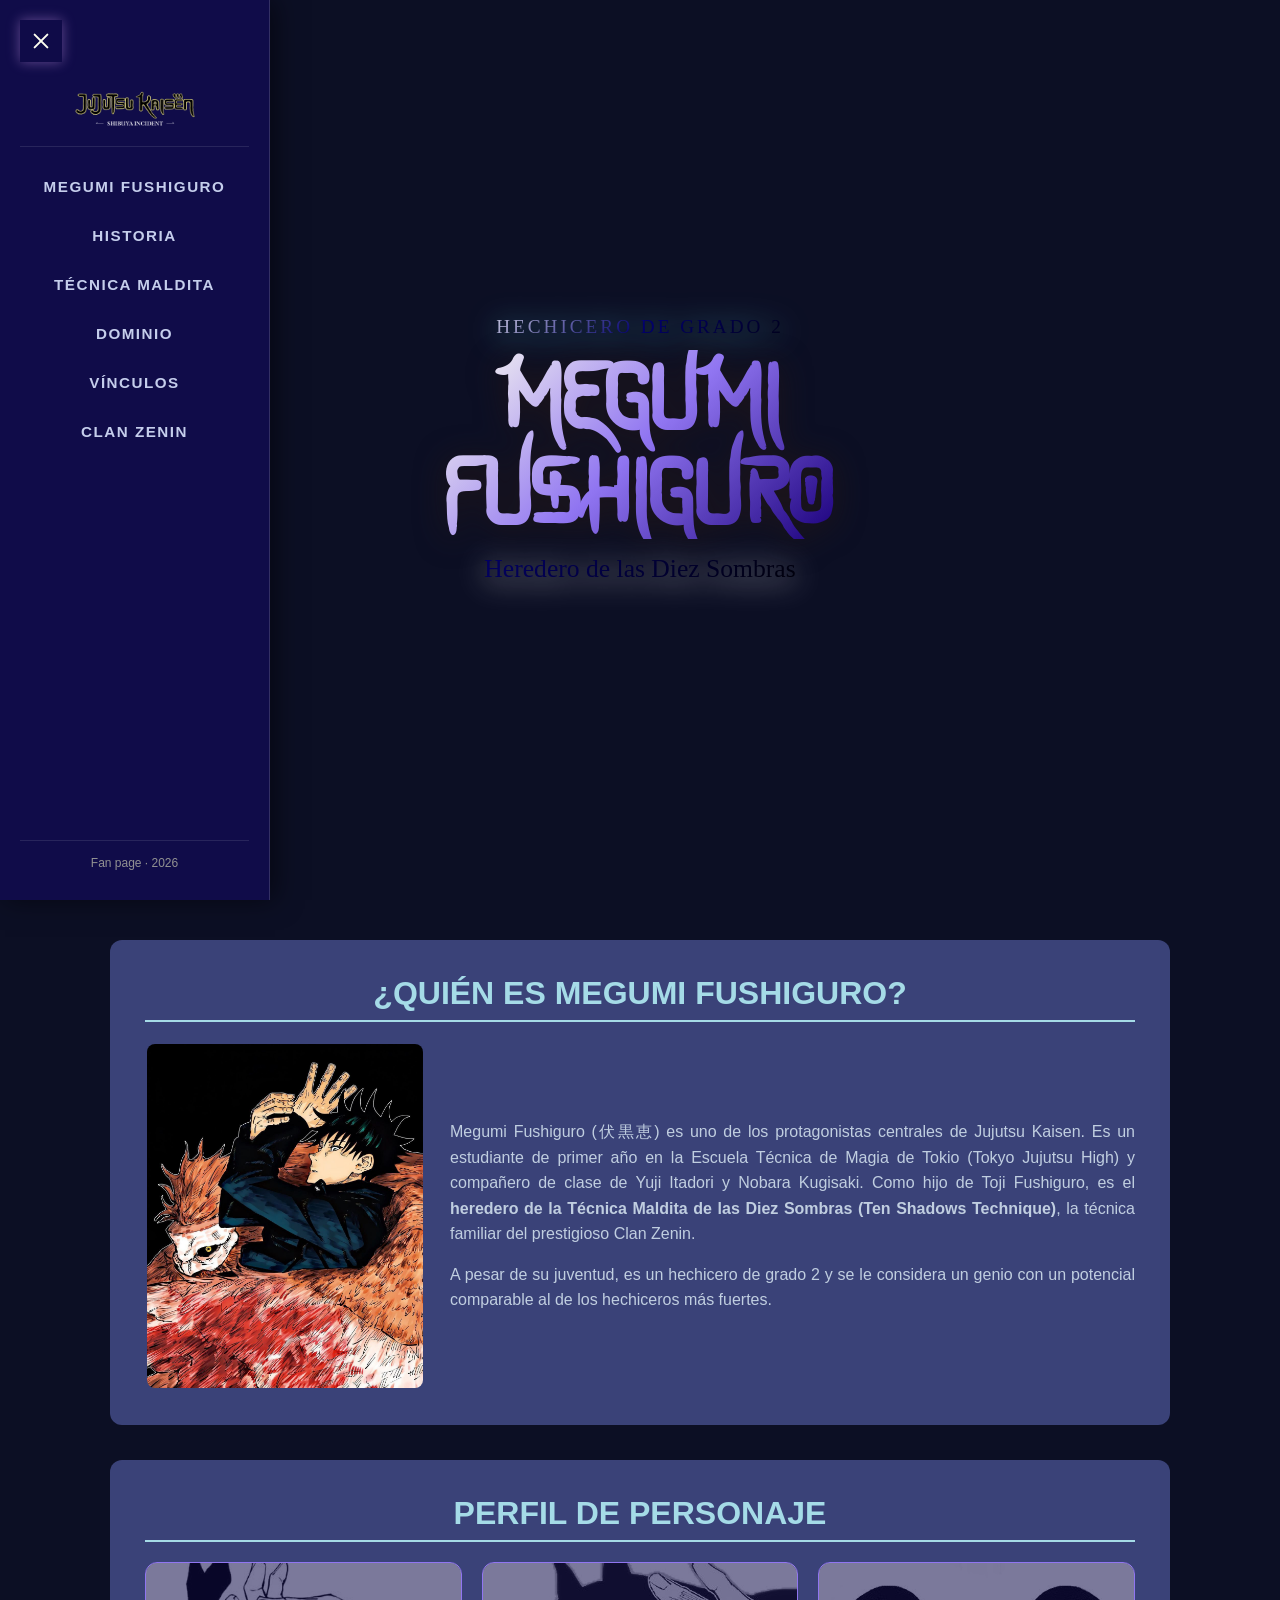
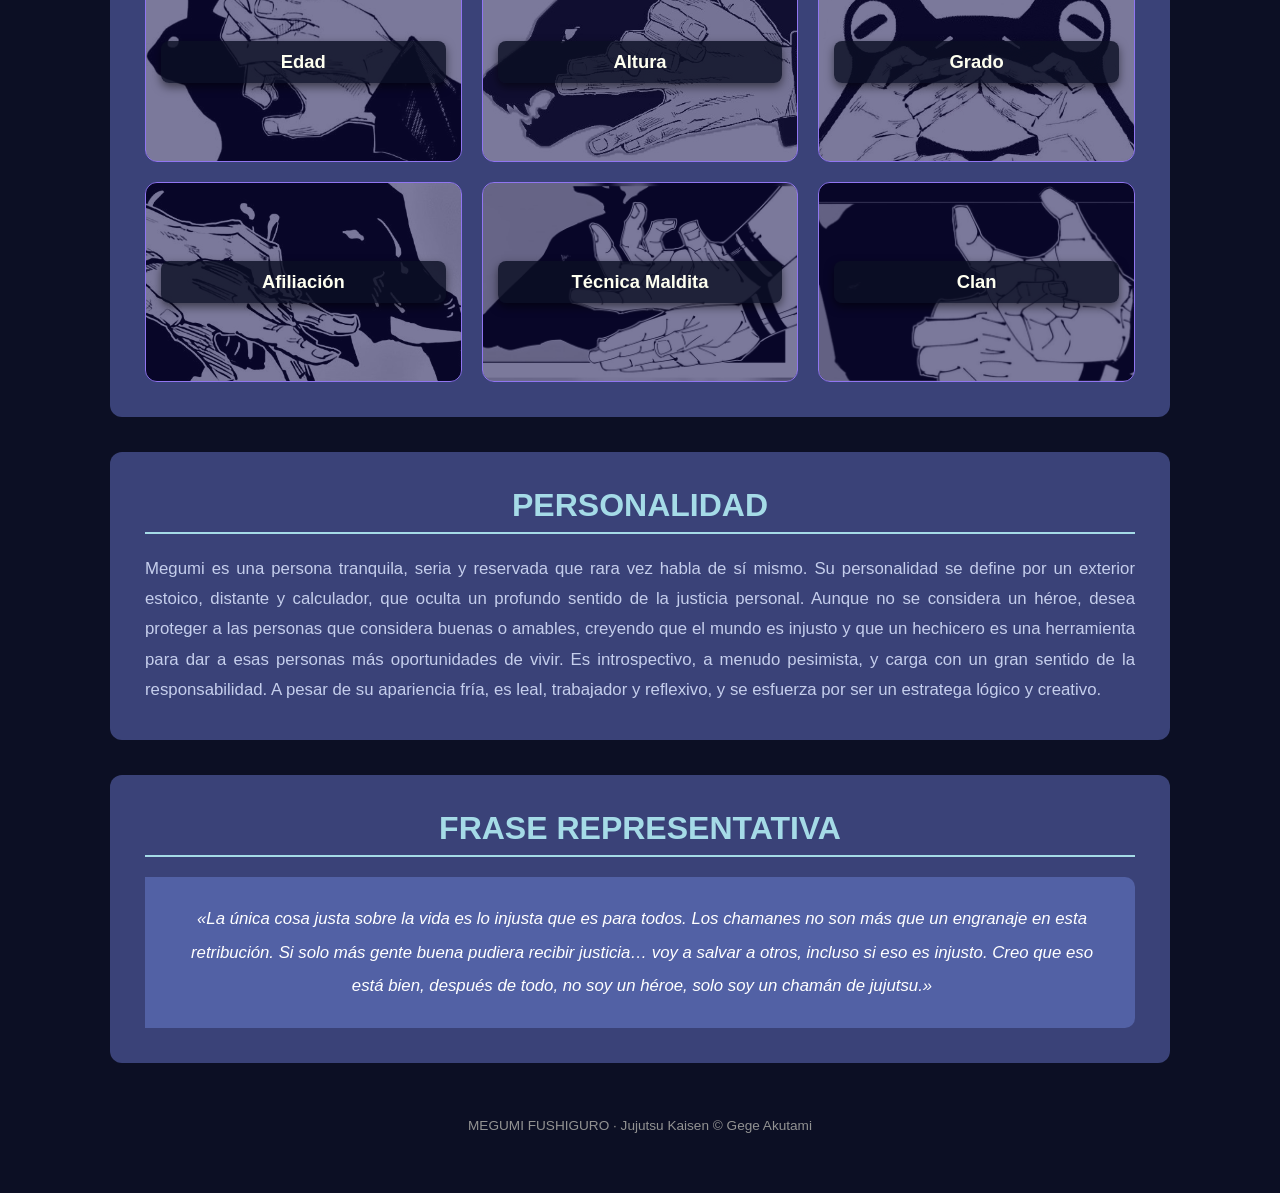
==== commit 577daa12: "Cambios textohistoria y orden del menu" ====
--- a/index.html
+++ b/index.html
@@ -37,12 +37,12 @@
     </div>
     <nav class="sidebar__nav">
       <ul>
-        <li><a href="index.html">Megumi Fushiguro</a></li>
+       <li><a href="index.html">Megumi Fushiguro</a></li>
+      <li><a href="historia.html">Historia</a></li>
         <li><a href="tecnica.html">Técnica Maldita</a></li>
         <li><a href="dominio.html">Dominio</a></li>
+        <li><a href="vinculos.html">Vínculos</a></li>
         <li><a href="zennin.html">Clan Zenin</a></li>
-        <li><a href="vinculos.html">Vínculos</a></li>
-        <li><a href="historia.html">Historia</a></li>
       </ul>
     </nav>
     <div class="sidebar__footer">
--- a/css/menu.css
+++ b/css/menu.css
@@ -1,8 +1,5 @@
 /* ============================================================
-   ESTILOS DEL MENÚ (RESTAURADO A ESTADO ORIGINAL)
-   ============================================================ */
-/* ============================================================
-   ESTILOS DEL MENÚ (SIN TIPOGRAFÍA JUJUTSU)
+   ESTILOS DEL MENÚ (CÓDIGO COMPLETO CORREGIDO)
    ============================================================ */
 
 * {
@@ -11,6 +8,7 @@
   padding: 0;
 }
 
+/* CONTROL DEL CHECKBOX (OCULTO) */
 .menu-toggle-checkbox {
   position: fixed;
   top: -9999px;
@@ -27,9 +25,7 @@
   height: 42px;
   z-index: 1000;
   cursor: pointer;
-  background-color: #100c49;
-  border: 1px solid rgba(225, 168, 250, 0.4);
-  border-radius: 8px;
+  background-color: transparent;
   display: flex;
   flex-direction: column;
   justify-content: center;
@@ -48,6 +44,7 @@
   transition: transform 0.3s ease, opacity 0.3s ease;
 }
 
+/* TRANSFORMACIÓN A "X" AL ACTIVAR EL MENÚ */
 #menu-toggle:checked ~ .menu-toggle-label {
   background-color: rgba(16, 12, 73, 0.95);
   border-color: #e1a8fa;
@@ -66,7 +63,7 @@
   transform: translateY(-7px) rotate(-45deg);
 }
 
-/* SIDEBAR DESPLEGABLE CON SCROLL TIMELINE */
+/* BARRA LATERAL (SIDEBAR) */
 .sidebar {
   position: fixed;
   top: 0;
@@ -86,22 +83,28 @@
   overflow-y: auto;
 }
 
+/* APERTURA DEL MENÚ Y CIERRE AUTOMÁTICO AL HACER SCROLL */
 #menu-toggle:checked ~ .sidebar {
   transform: translateX(270px);
-}
-
-/* CIERRE AL HACER SCROLL */
-#menu-toggle:checked ~ .sidebar {
-  animation: autoCloseMenu linear both;
+  animation: autoCloseMenu linear forwards;
   animation-timeline: scroll(root block);
   animation-range: 10px 200px;
 }
 
 @keyframes autoCloseMenu {
-  0% { transform: translateX(270px); }
-  100% { transform: translateX(0px); }
+  0% {
+    transform: translateX(270px);
+  }
+  100% {
+    transform: translateX(0px);
+  }
+}
+.sidebar.is-force-open {
+  animation: none !important;
+  transform: translateX(270px) !important;
 }
 
+/* NAVEGACIÓN Y LOGO */
 .sidebar__header {
   width: 100%;
   display: flex;
@@ -139,7 +142,7 @@
 .sidebar__nav a {
   position: relative;
   display: inline-block;
-  font-family: 'Poppins', sans-serif; /* Se eliminó JujutsuFont */
+  font-family: 'Poppins', sans-serif;
   font-size: 0.95rem;
   font-weight: 600;
   text-transform: uppercase;
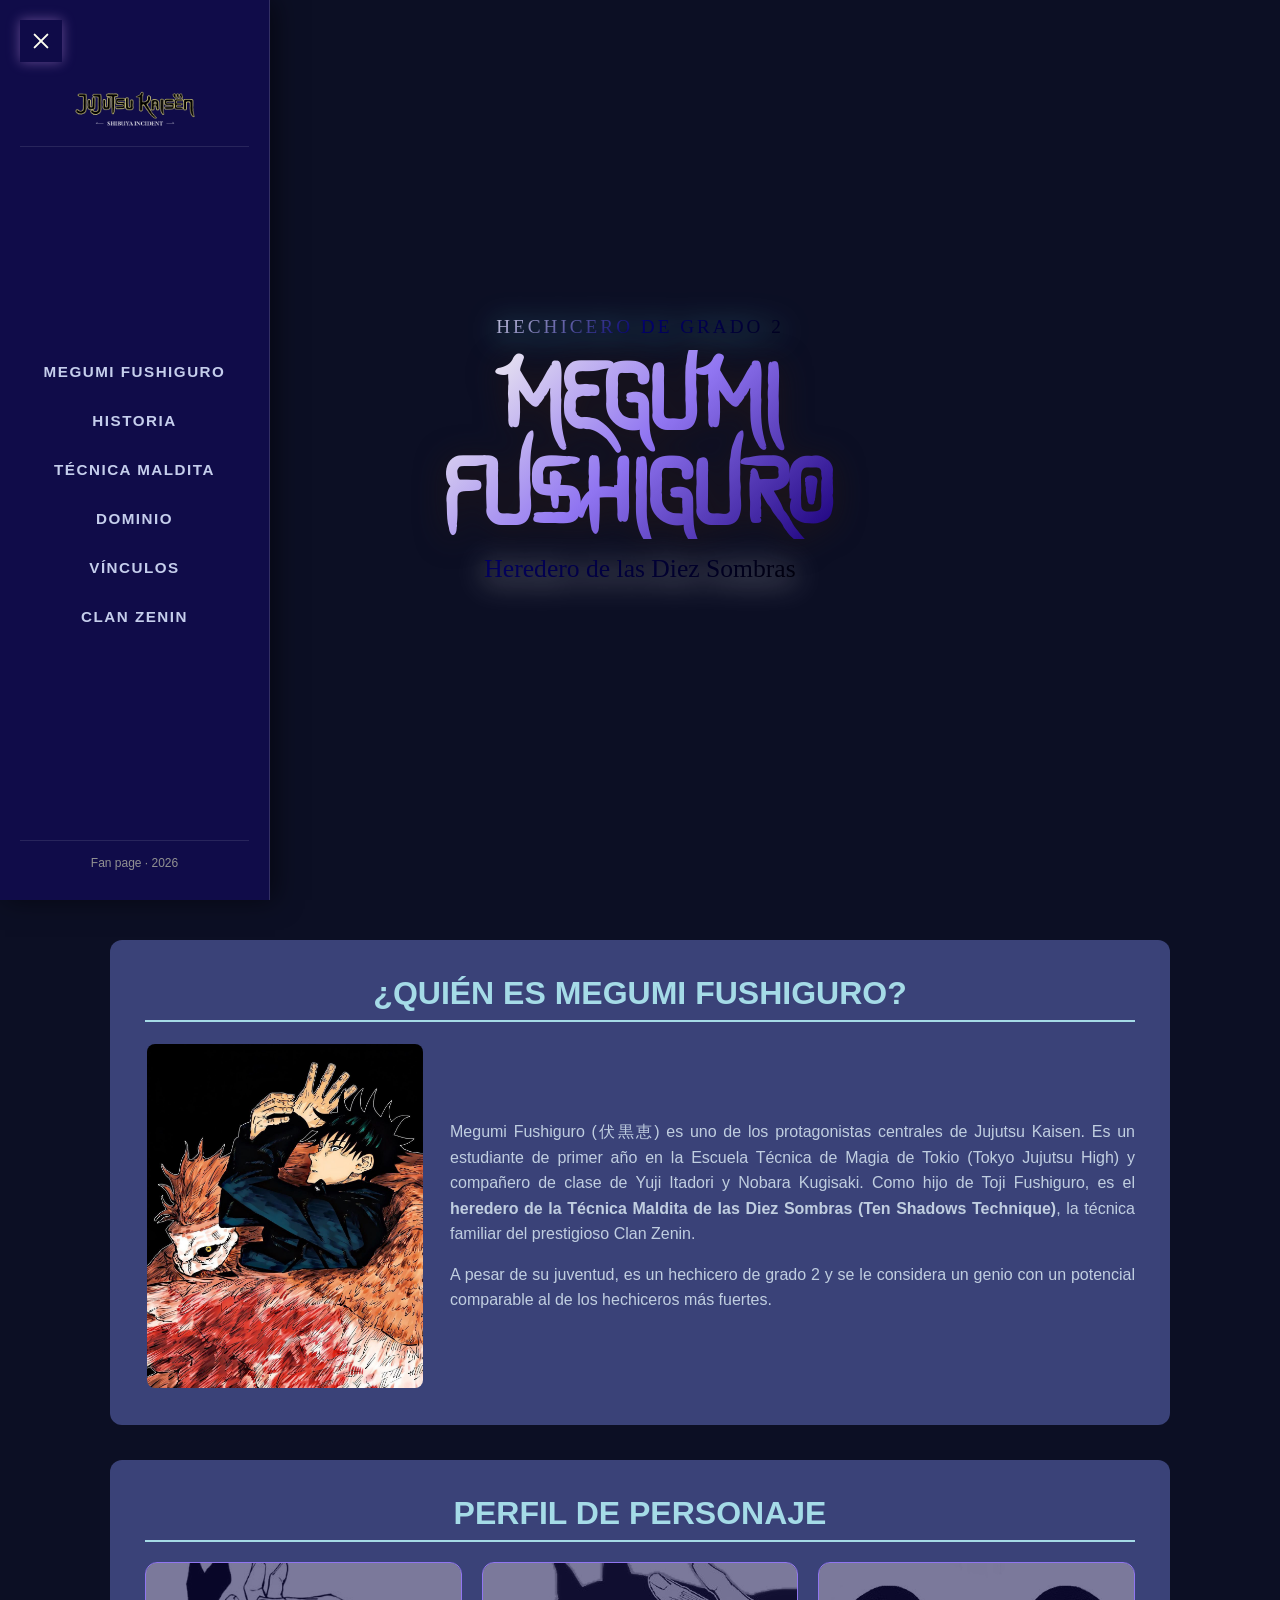
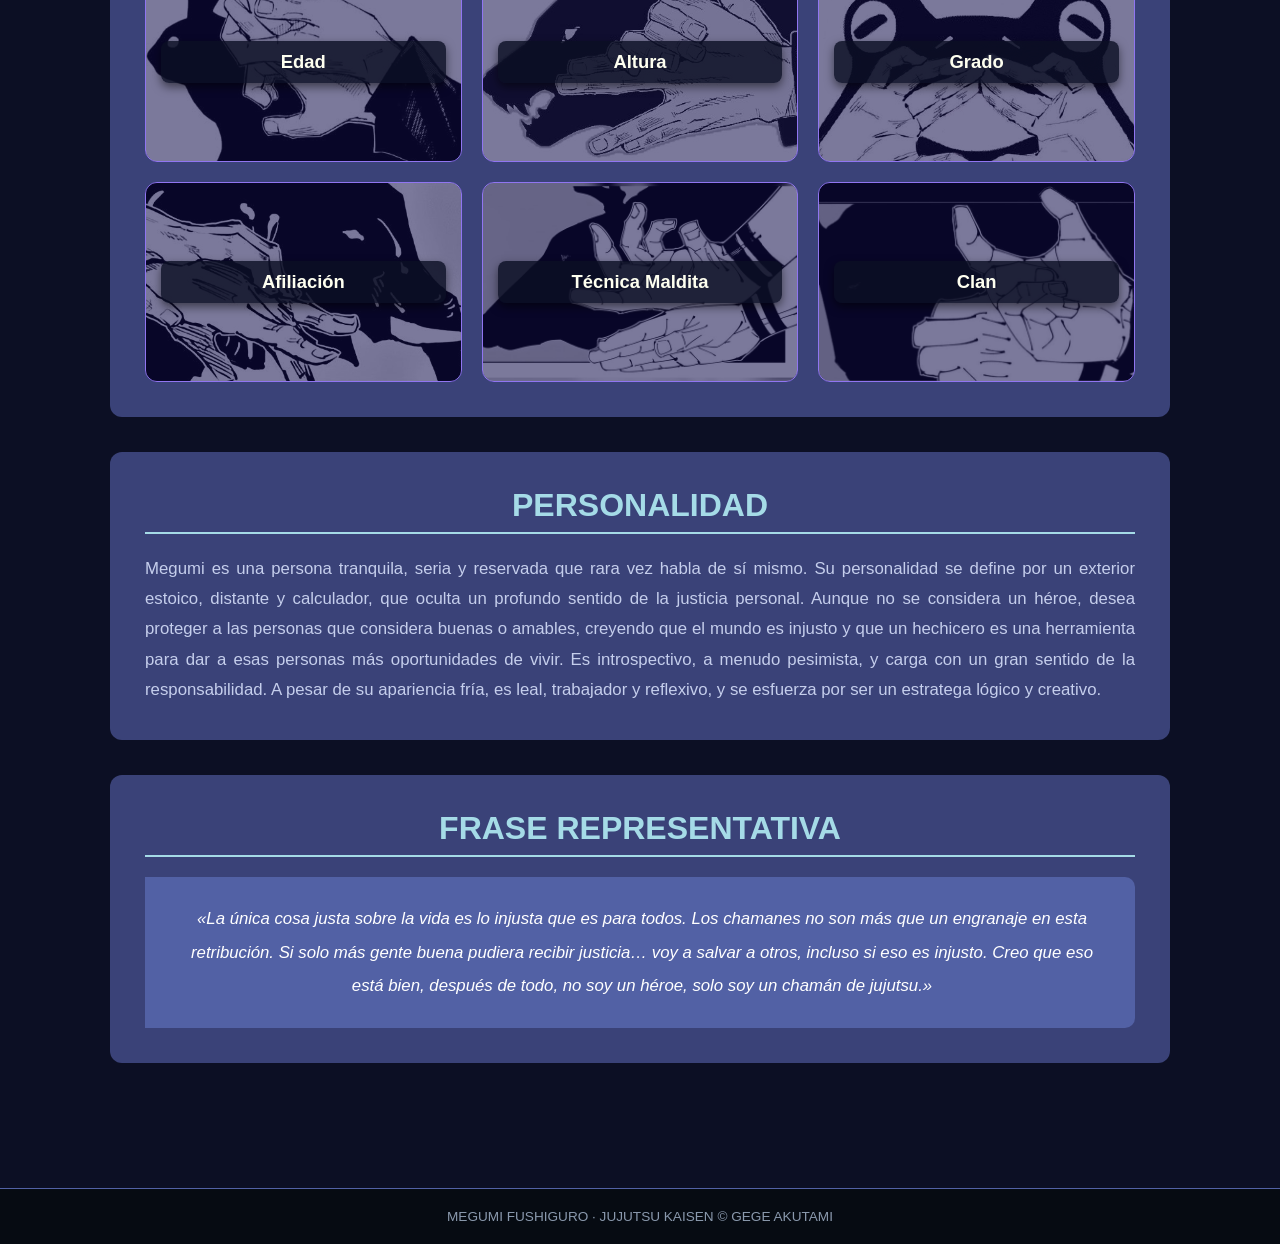
==== commit d28716c5: "letras del menu centradas y estandarizacion para todos lo html" ====
--- a/index.html
+++ b/index.html
@@ -206,11 +206,12 @@
         </p>
       </div>
     </section>
+    </main>
     
     <footer class="site-footer">
-      <p>MEGUMI FUSHIGURO · Jujutsu Kaisen © Gege Akutami</p>
+      <p>MEGUMI FUSHIGURO · JUJUTSU KAISEN © GEGE AKUTAMI</p>
     </footer>
  
-  </main>
+  
 </body>
 </html>
--- a/css/menu.css
+++ b/css/menu.css
@@ -119,10 +119,15 @@
   display: block;
 }
 
+/* CENTRADO VERTICAL Y HORIZONTAL DE LAS LETRAS */
 .sidebar__nav {
   width: 100%;
-  margin-top: 25px;
   flex-grow: 1;
+  display: flex;
+  flex-direction: column;
+  justify-content: center;
+  align-items: center;
+  margin: 0;
 }
 
 .sidebar__nav ul {
@@ -130,8 +135,10 @@
   display: flex;
   flex-direction: column;
   align-items: center;
+  justify-content: center;
   gap: 20px;
   padding: 0;
+  width: 100%;
 }
 
 .sidebar__nav li {
--- a/css/index.css
+++ b/css/index.css
@@ -426,10 +426,14 @@
 }
 
 .site-footer {
-  text-align: center;
-  padding: 20px;
-  color: #929292;
-  font-size: 0.85rem;
+    width: 100%;
+    margin-top: 50px;
+    background-color: #060B12;
+    border-top: 1px solid #5261a5;
+    color: #8A99AD;
+    text-align: center;
+    padding: 20px 0;
+    font-size: 0.85rem;
 }
 
 @media (max-width: 768px) {
